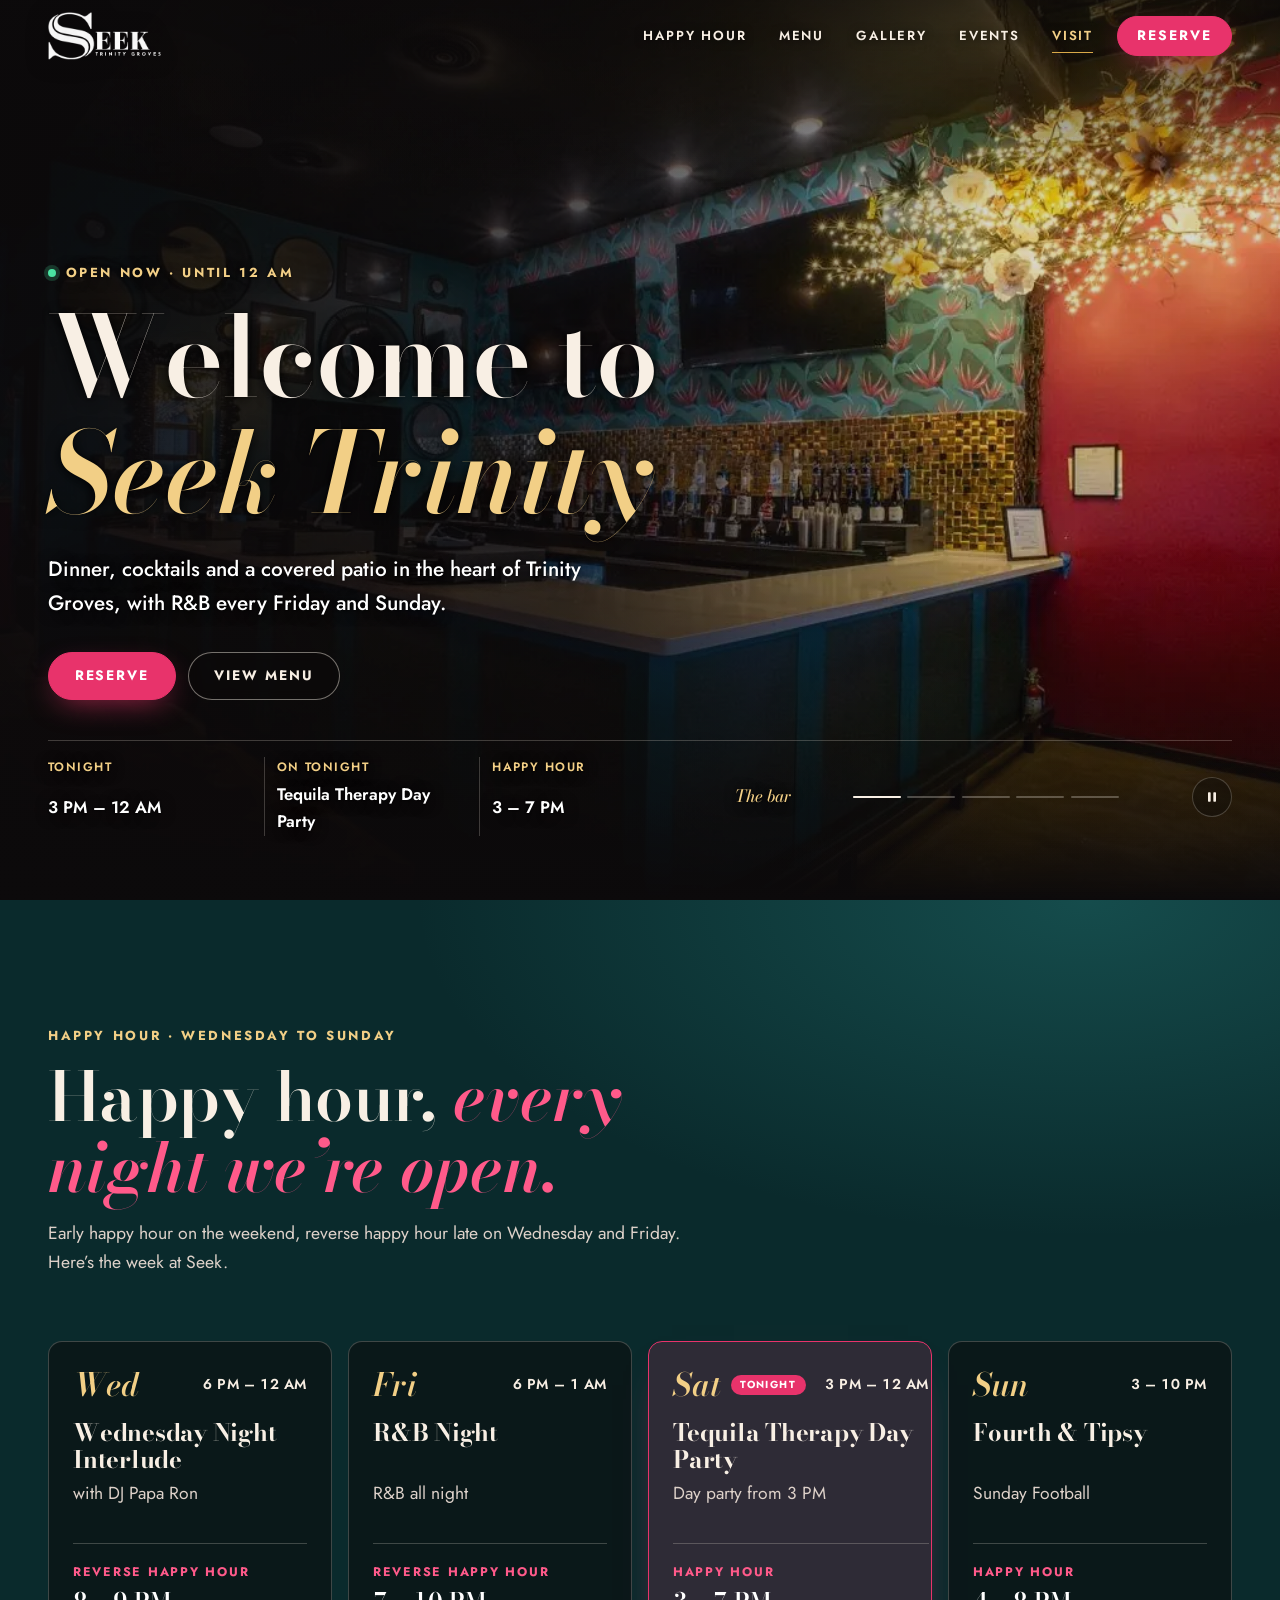
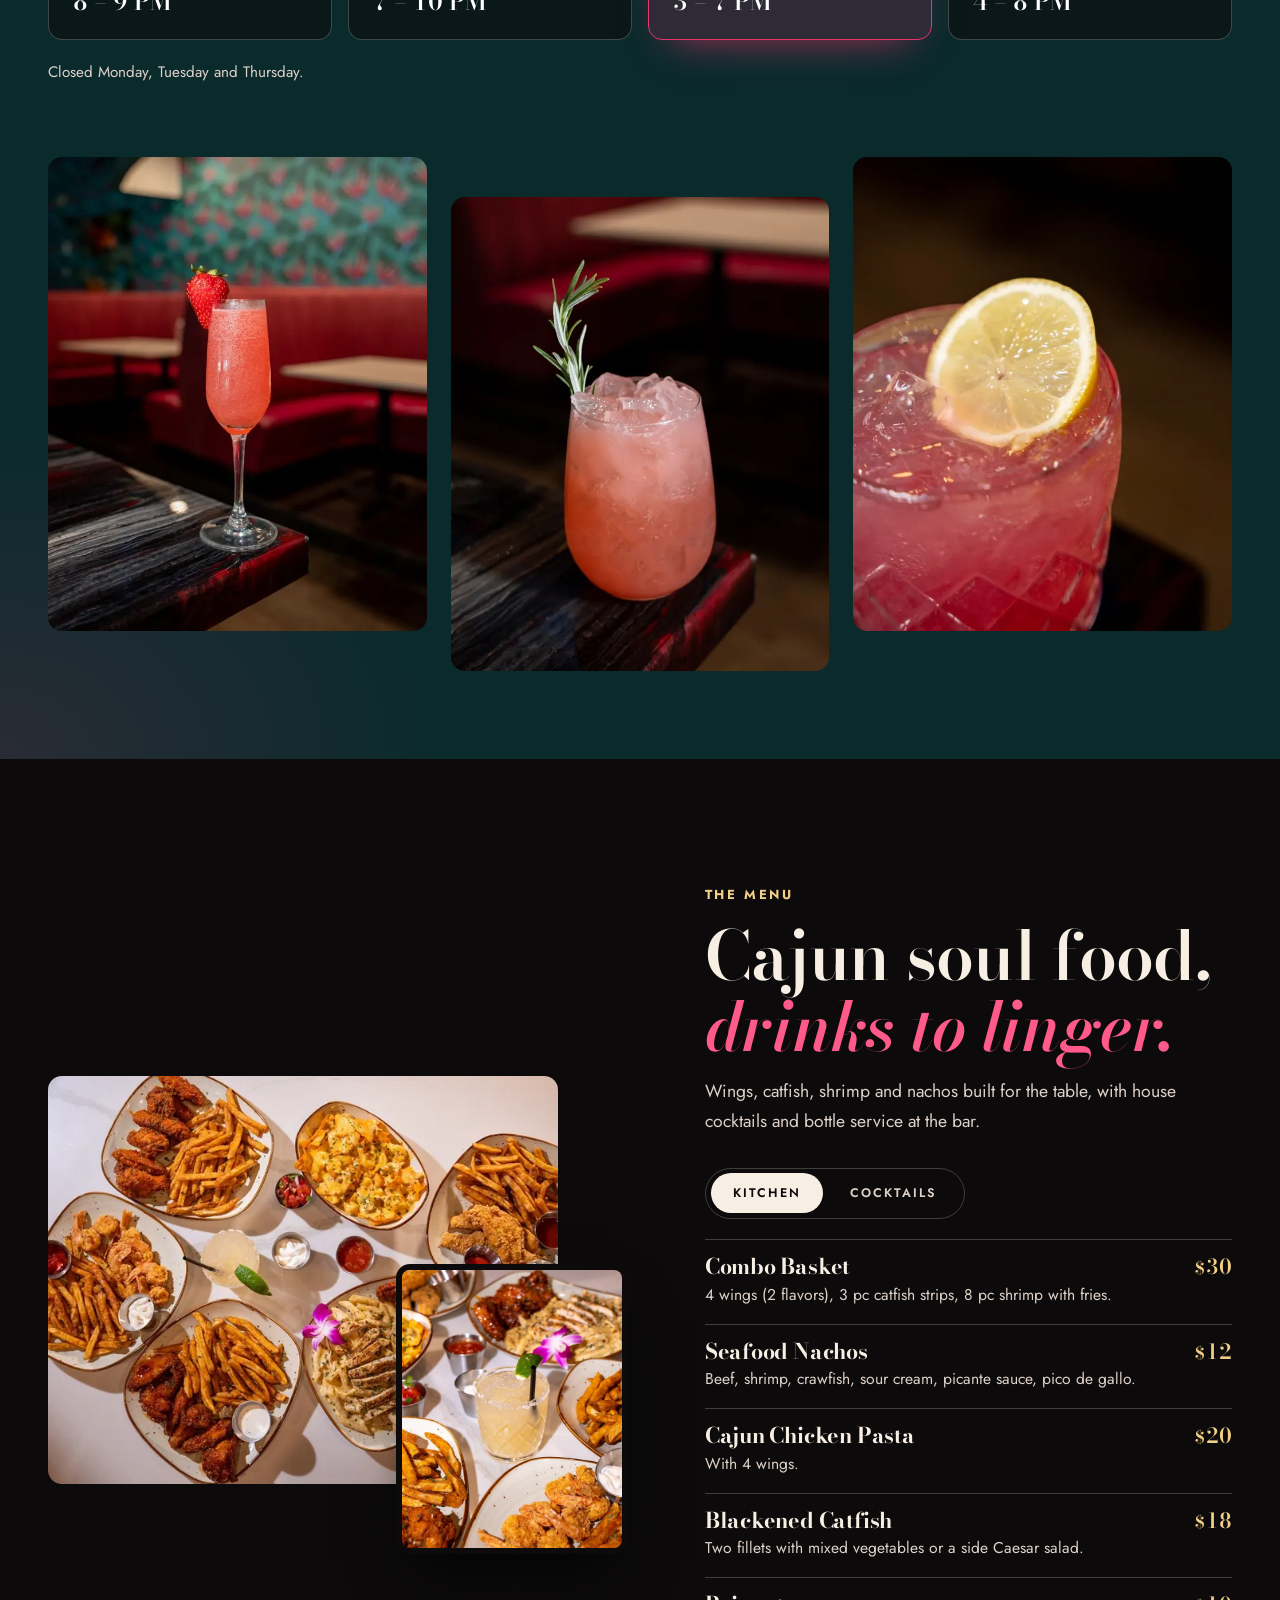
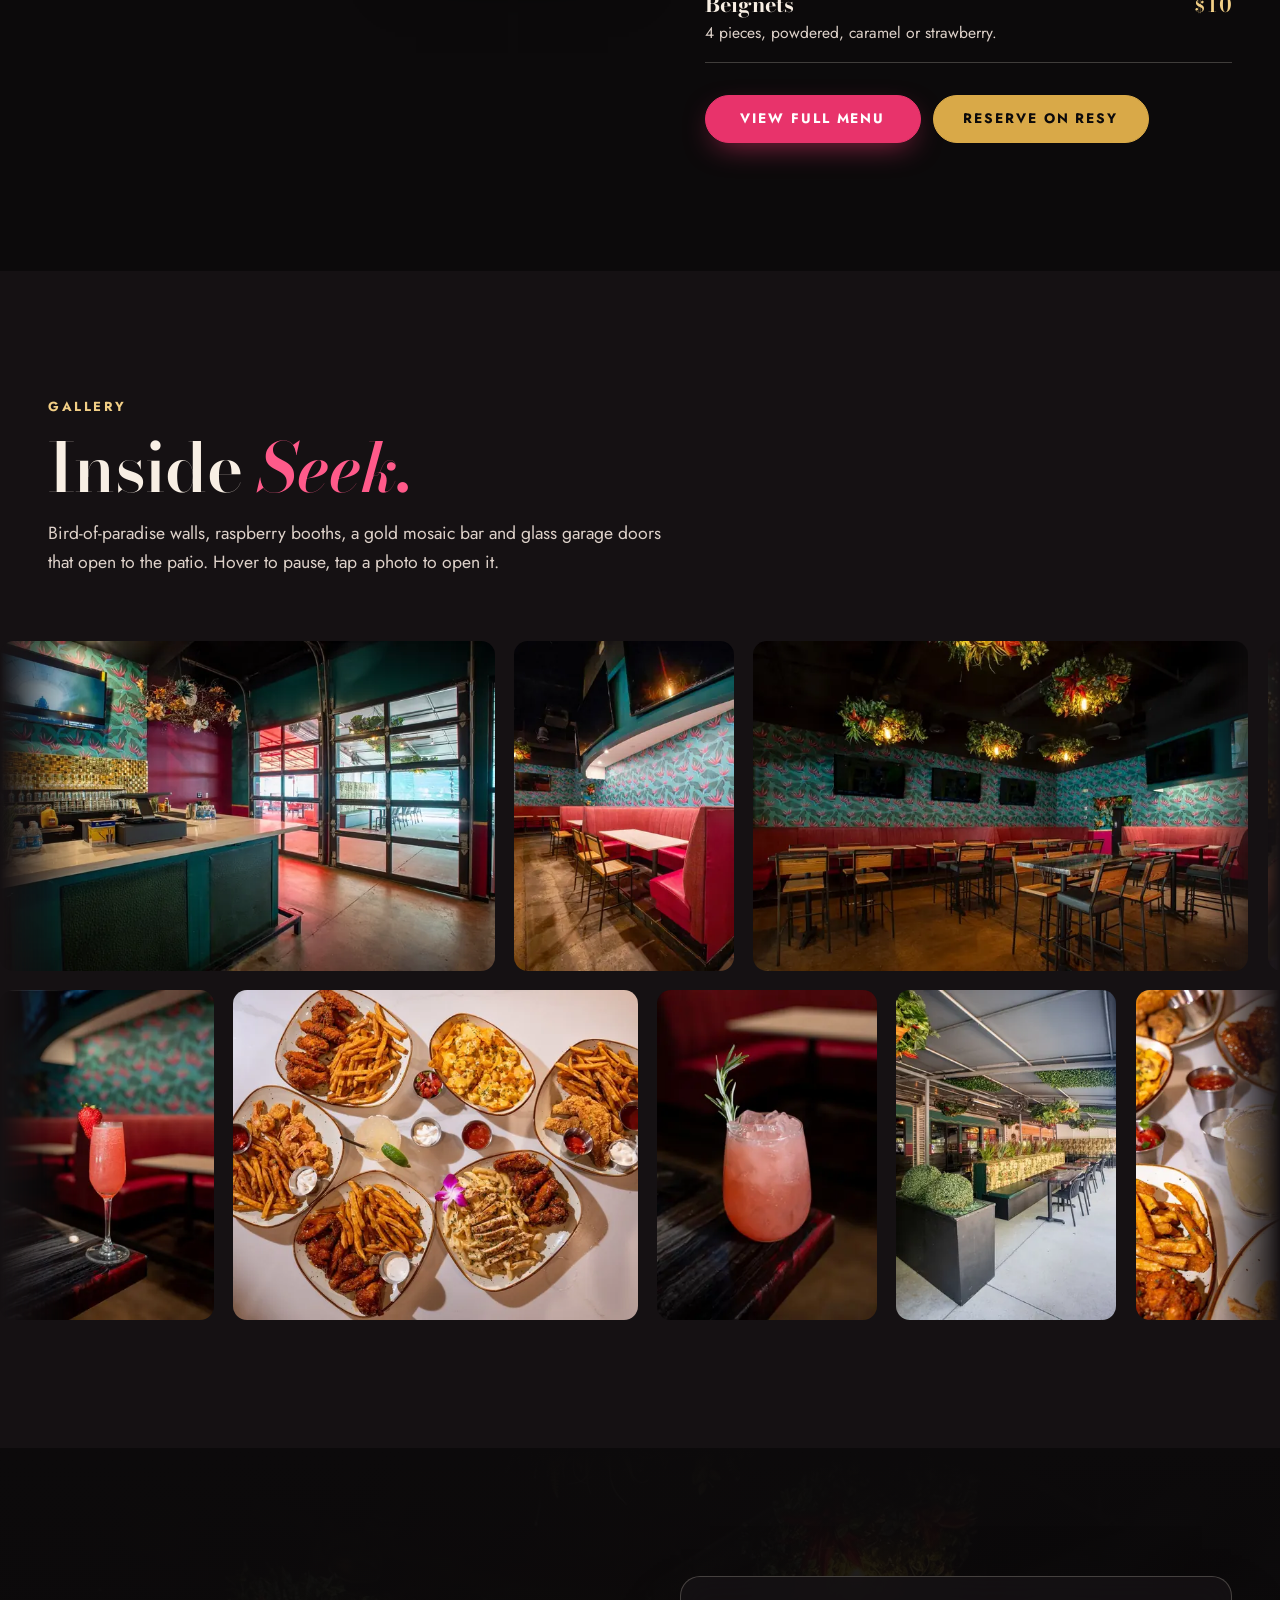
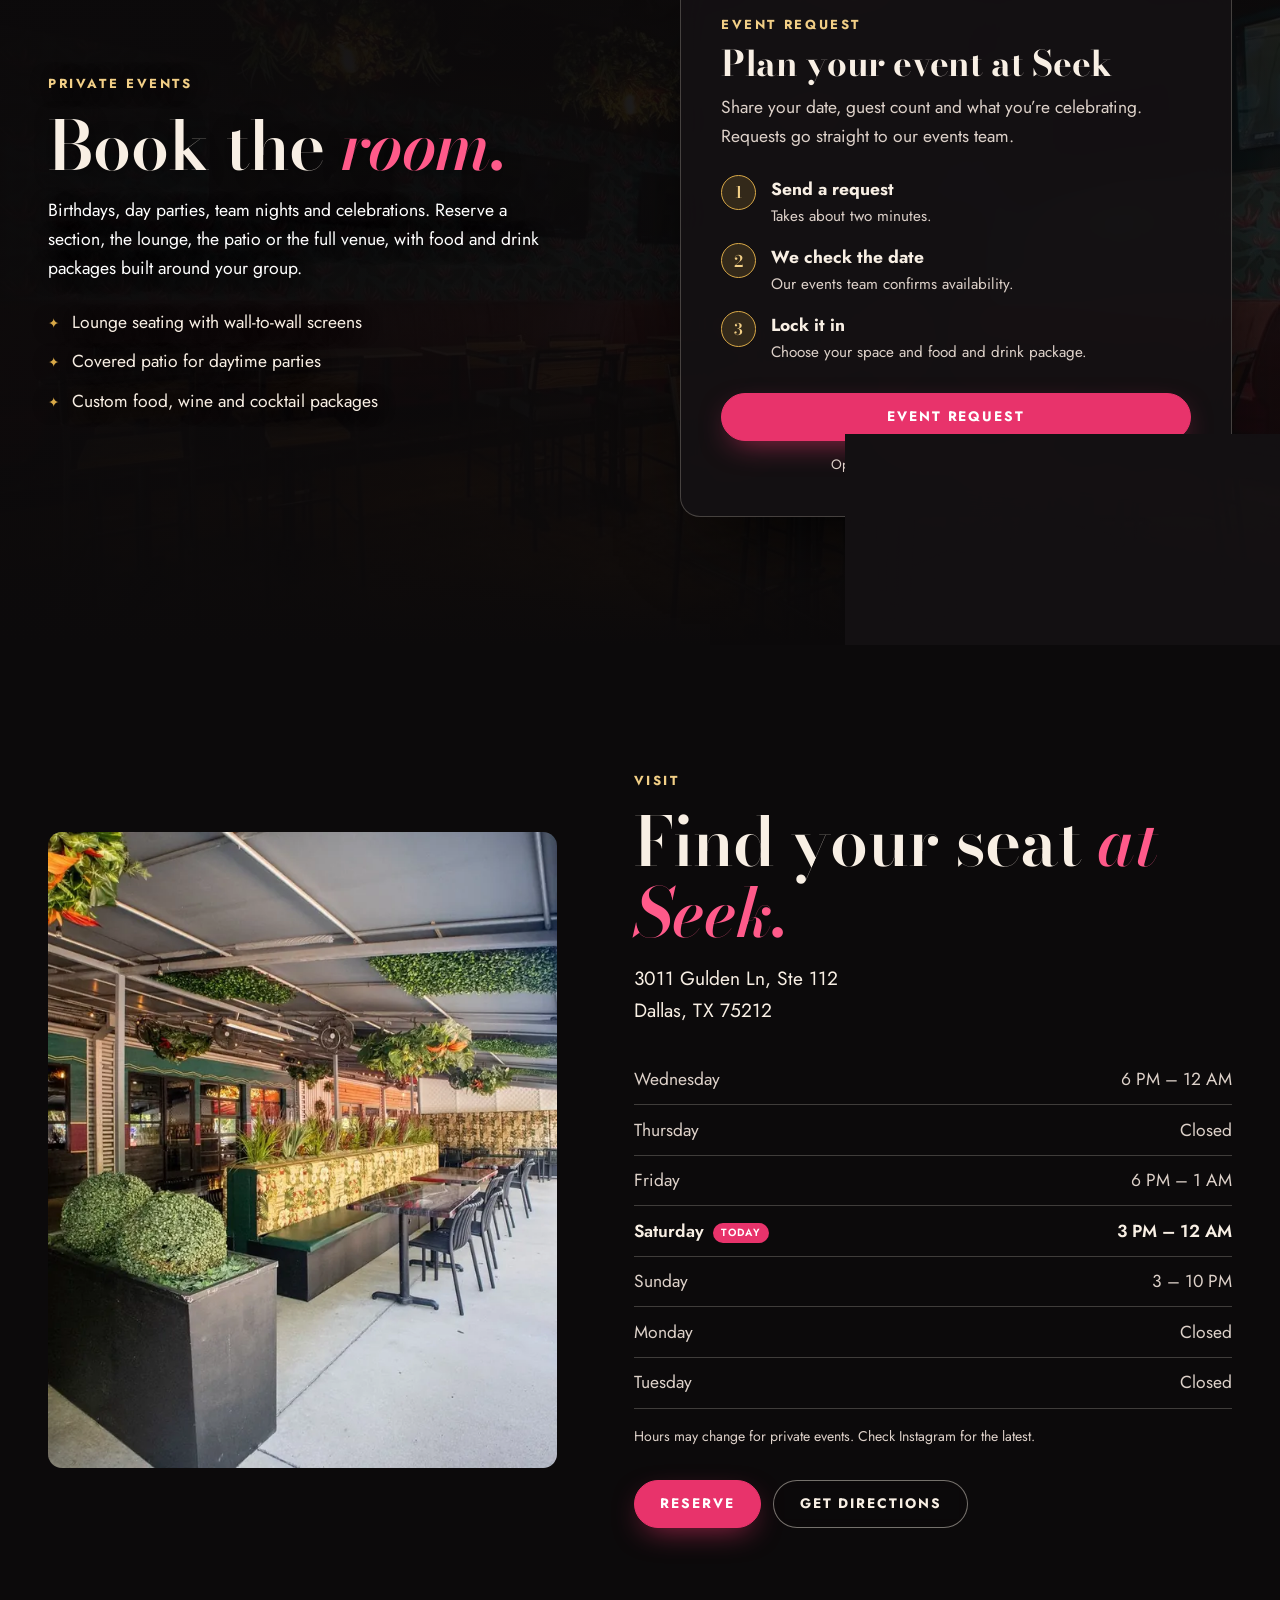
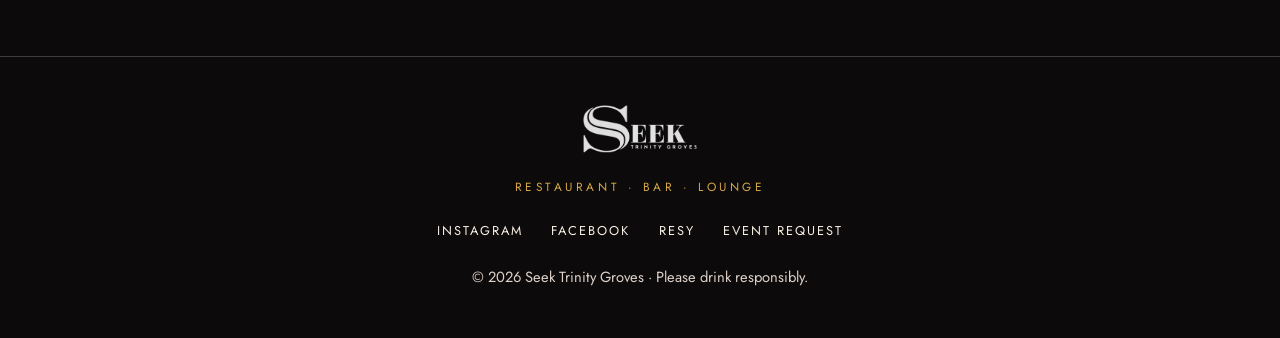
==== seek-trinity-groves 3/index.html @ c08ee6aa "Add files via upload" ====
<!doctype html>
<html lang="en">
<head>
<meta charset="utf-8">
<meta name="viewport" content="width=device-width, initial-scale=1, viewport-fit=cover">
  <title>Seek Trinity Groves</title>
  <meta name="description" content="Seek is a Cajun soul food restaurant, bar and lounge at Trinity Groves in Dallas. Wednesday Night Interlude with DJ Papa Ron, R&amp;B Night Fridays, Tequila Therapy Day Party Saturdays and Fourth &amp; Tipsy Sunday Football, with happy hour every night we are open.">
  <meta name="theme-color" content="#0c0a0b">
  <link rel="icon" href="img/logo.png" type="image/png">

  <meta property="og:type" content="website">
  <meta property="og:title" content="Seek Trinity Groves | Restaurant, Bar &amp; Lounge">
  <meta property="og:description" content="Cajun soul food, cocktails and a covered patio at Trinity Groves in Dallas. Open Wednesday through Sunday with happy hour every night we are open.">
  <meta property="og:image" content="img/og.jpg">
  <meta name="twitter:card" content="summary_large_image">

  <link rel="preconnect" href="https://fonts.googleapis.com">
  <link rel="preconnect" href="https://fonts.gstatic.com" crossorigin>
  <link rel="stylesheet" href="https://fonts.googleapis.com/css2?family=Bodoni+Moda:ital,opsz,wght@0,6..96,500;0,6..96,600;0,6..96,700;1,6..96,500;1,6..96,600&family=Jost:wght@400;500;600;700&display=swap">
  <link rel="preload" as="image" href="img/hero-wide-1280.webp" media="(min-width: 760px)">
  <link rel="preload" as="image" href="img/hero-tall-853.webp" media="(max-width: 759px)">
  <link rel="stylesheet" href="style.css">

  <script type="application/ld+json">
  {
    "@context": "https://schema.org",
    "@type": "Restaurant",
    "name": "Seek Trinity Groves",
    "description": "Restaurant, bar and lounge at Trinity Groves in Dallas.",
    "image": "img/og.jpg",
    "address": {"@type": "PostalAddress", "streetAddress": "3011 Gulden Ln, Ste 112", "addressLocality": "Dallas", "addressRegion": "TX", "postalCode": "75212", "addressCountry": "US"},
    "acceptsReservations": "https://resy.com/cities/dallas-fort-worth-tx/venues/seek-trinity-groves",
    "sameAs": ["https://www.instagram.com/seek.trinity/", "https://www.facebook.com/profile.php?id=61593301493439"],
    "openingHoursSpecification": [
      {"@type": "OpeningHoursSpecification", "dayOfWeek": "Wednesday", "opens": "18:00", "closes": "23:59"},
      {"@type": "OpeningHoursSpecification", "dayOfWeek": "Friday", "opens": "18:00", "closes": "01:00"},
      {"@type": "OpeningHoursSpecification", "dayOfWeek": "Saturday", "opens": "15:00", "closes": "23:59"},
      {"@type": "OpeningHoursSpecification", "dayOfWeek": "Sunday", "opens": "15:00", "closes": "22:00"}
    ],
    "hasMenu": "img/menu-food.webp"
  }
  </script>
</head>
<body>
  <a class="skip" href="#main">Skip to content</a>

  <header class="site-header" id="top">
    <div class="bar">
      <a class="brand" href="#top" aria-label="Seek Trinity Groves, back to top">
        <img src="img/logo.png" width="307" height="130" alt="Seek Trinity Groves">
      </a>
      <nav class="nav" aria-label="Sections">
        <a href="#happy-hour">Happy Hour</a>
        <a href="#menu">Menu</a>
        <a href="#gallery">Gallery</a>
        <a href="#events">Events</a>
        <a href="#visit">Visit</a>
      </nav>
      <a class="btn btn-pink btn-sm header-cta" href="https://resy.com/cities/dallas-fort-worth-tx/venues/seek-trinity-groves" target="_blank" rel="noopener">Reserve</a>
      <button class="menu-toggle" type="button" aria-expanded="false" aria-controls="mobileNav" aria-label="Open menu">
        <span></span><span></span>
      </button>
    </div>
    <nav class="mobile-nav" id="mobileNav" aria-label="Sections" hidden>
      <a href="#happy-hour">Happy Hour</a>
      <a href="#menu">Menu</a>
      <a href="#gallery">Gallery</a>
      <a href="#events">Book an Event</a>
      <a href="#visit">Hours &amp; Location</a>
    </nav>
  </header>

  <main id="main">
    <!-- 1. HERO SLIDESHOW + RESERVE -->
    <section class="hero" aria-labelledby="heroTitle" aria-roledescription="carousel">
      <div class="slides" id="heroSlides" aria-live="off">
        <figure class="slide is-active" data-caption="The bar">
          <picture>
            <source media="(min-width: 760px)" srcset="img/hero-wide-640.webp 640w, img/hero-wide-1280.webp 1280w" sizes="100vw">
            <img src="img/hero-tall-853.webp" srcset="img/hero-tall-640.webp 640w, img/hero-tall-853.webp 853w" sizes="100vw" width="853" height="1050" alt="The Seek bar under a glowing floral light installation" fetchpriority="high">
          </picture>
        </figure>
        <figure class="slide" data-caption="The lounge">
          <picture>
            <source media="(min-width: 760px)" srcset="img/hero-s2-wide-640.webp 640w, img/hero-s2-wide-1280.webp 1280w" sizes="100vw">
            <img src="img/hero-s2-tall-853.webp" srcset="img/hero-s2-tall-640.webp 640w, img/hero-s2-tall-853.webp 853w" sizes="100vw" width="853" height="1050" loading="lazy" alt="Lounge with pink banquettes, tropical wallpaper and hanging greenery lights">
          </picture>
        </figure>
        <figure class="slide" data-caption="The kitchen">
          <picture>
            <source media="(min-width: 760px)" srcset="img/hero-s3-wide-640.webp 640w, img/hero-s3-wide-1280.webp 1280w" sizes="100vw">
            <img src="img/hero-s3-tall-1024.webp" srcset="img/hero-s3-tall-640.webp 640w, img/hero-s3-tall-1024.webp 1024w" sizes="100vw" width="1024" height="1260" loading="lazy" alt="A spread of wings, fried shrimp, catfish, pasta and fries with a margarita">
          </picture>
        </figure>
        <figure class="slide" data-caption="The patio">
          <picture>
            <source media="(min-width: 760px)" srcset="img/hero-s4-wide-640.webp 640w, img/hero-s4-wide-1280.webp 1280w" sizes="100vw">
            <img src="img/hero-s4-tall-853.webp" srcset="img/hero-s4-tall-640.webp 640w, img/hero-s4-tall-853.webp 853w" sizes="100vw" width="853" height="1050" loading="lazy" alt="Covered patio with marble tables, a floral banquette and hanging plants">
          </picture>
        </figure>
        <figure class="slide" data-caption="Cocktails">
          <picture>
            <source media="(min-width: 760px)" srcset="img/hero-s5-wide-640.webp 640w, img/hero-s5-wide-1280.webp 1280w" sizes="100vw">
            <img src="img/hero-s5-tall-830.webp" srcset="img/hero-s5-tall-640.webp 640w, img/hero-s5-tall-830.webp 830w" sizes="100vw" width="830" height="1022" loading="lazy" alt="Frozen strawberry cocktail in a flute with a fresh strawberry">
          </picture>
        </figure>
      </div>

      <div class="hero-inner">
        <p class="eyebrow"><span class="status" id="openStatus">Trinity Groves &middot; Dallas</span></p>
        <h1 id="heroTitle"><span>Welcome to</span> <em>Seek Trinity</em></h1>
        <p class="lede">Dinner, cocktails and a covered patio in the heart of Trinity Groves, with R&amp;B every Friday and Sunday.</p>
        <div class="actions">
          <a class="btn btn-pink" href="https://resy.com/cities/dallas-fort-worth-tx/venues/seek-trinity-groves" target="_blank" rel="noopener">Reserve</a>
          <a class="btn btn-ghost" href="#menu" data-menu-open="food">View menu</a>
        </div>
      </div>

      <div class="hero-foot">
        <ul class="hero-facts" aria-label="At a glance">
          <li><span>Tonight</span><strong id="todayHours">See hours</strong></li>
          <li><span>On tonight</span><strong id="todayEvent">See the lineup</strong></li>
          <li><span>Happy hour</span><strong id="todayHH">See times</strong></li>
        </ul>
        <div class="slide-controls" role="group" aria-label="Slideshow controls">
          <span class="slide-caption" id="slideCaption" aria-live="polite">The bar</span>
          <div class="dots" id="slideDots"></div>
          <button class="slide-btn" type="button" id="slidePause" aria-label="Pause slideshow" aria-pressed="false">
            <svg viewBox="0 0 24 24" aria-hidden="true" class="ico-pause"><rect x="6" y="5" width="4" height="14" rx="1"/><rect x="14" y="5" width="4" height="14" rx="1"/></svg>
            <svg viewBox="0 0 24 24" aria-hidden="true" class="ico-play"><path d="M8 5.5v13l11-6.5z"/></svg>
          </button>
        </div>
      </div>
    </section>

    <!-- 2. HAPPY HOUR + WEEKLY NIGHTS -->
    <section class="happy" id="happy-hour" aria-labelledby="hhTitle">
      <div class="wrap">
        <div class="section-head reveal">
          <p class="eyebrow">Happy hour &middot; Wednesday to Sunday</p>
          <h2 id="hhTitle">Happy hour, <em>every night we&rsquo;re open.</em></h2>
          <p>Early happy hour on the weekend, reverse happy hour late on Wednesday and Friday. Here&rsquo;s the week at Seek.</p>
        </div>

        <ul class="week" id="nights">
          <li class="reveal" data-day="3">
            <div class="wk-top"><span class="day">Wed</span><span class="open">6 PM &ndash; 12 AM</span></div>
            <h3>Wednesday Night Interlude</h3>
            <p class="with">with DJ Papa Ron</p>
            <p class="hh"><span>Reverse happy hour</span><strong>8 &ndash; 9 PM</strong></p>
          </li>
          <li class="reveal" data-day="5">
            <div class="wk-top"><span class="day">Fri</span><span class="open">6 PM &ndash; 1 AM</span></div>
            <h3>R&amp;B Night</h3>
            <p class="with">R&amp;B all night</p>
            <p class="hh"><span>Reverse happy hour</span><strong>7 &ndash; 10 PM</strong></p>
          </li>
          <li class="reveal" data-day="6">
            <div class="wk-top"><span class="day">Sat</span><span class="open">3 PM &ndash; 12 AM</span></div>
            <h3>Tequila Therapy Day Party</h3>
            <p class="with">Day party from 3 PM</p>
            <p class="hh"><span>Happy hour</span><strong>3 &ndash; 7 PM</strong></p>
          </li>
          <li class="reveal" data-day="0">
            <div class="wk-top"><span class="day">Sun</span><span class="open">3 &ndash; 10 PM</span></div>
            <h3>Fourth &amp; Tipsy</h3>
            <p class="with">Sunday Football</p>
            <p class="hh"><span>Happy hour</span><strong>4 &ndash; 8 PM</strong></p>
          </li>
        </ul>
        <p class="closed-note reveal">Closed Monday, Tuesday and Thursday.</p>

        <div class="drinks">
          <figure class="drink reveal">
            <img src="img/hh-strawberry-640.webp" srcset="img/hh-strawberry-640.webp 640w, img/hh-strawberry-830.webp 830w" sizes="(min-width: 900px) 30vw, 80vw" width="830" height="1037" loading="lazy" alt="Frozen strawberry cocktail in a champagne flute with a fresh strawberry">
          </figure>
          <figure class="drink reveal">
            <img src="img/hh-rosemary-640.webp" srcset="img/hh-rosemary-640.webp 640w, img/hh-rosemary-853.webp 853w" sizes="(min-width: 900px) 30vw, 80vw" width="853" height="1066" loading="lazy" alt="Pink cocktail over crushed ice with a rosemary sprig">
          </figure>
          <figure class="drink reveal">
            <img src="img/hh-lemon-640.webp" srcset="img/hh-lemon-640.webp 640w, img/hh-lemon-853.webp 853w" sizes="(min-width: 900px) 30vw, 80vw" width="853" height="1066" loading="lazy" alt="Close-up of a pink cocktail on ice with a lemon wheel">
          </figure>
        </div>

      </div>
    </section>

    <!-- 3. MENU -->
    <section class="menu" id="menu" aria-labelledby="menuTitle">
      <div class="wrap menu-grid">
        <div class="menu-media reveal">
          <img class="menu-main" src="img/menu-spread-640.webp" srcset="img/menu-spread-640.webp 640w, img/menu-spread-1280.webp 1280w" sizes="(min-width: 900px) 50vw, 100vw" width="1280" height="1024" loading="lazy" alt="Overhead spread of wings and fries, fried shrimp, fried catfish, loaded nachos and chicken pasta with a margarita">
          <img class="menu-inset" src="img/menu-margarita-640.webp" srcset="img/menu-margarita-640.webp 640w, img/menu-margarita-1024.webp 1024w" sizes="(min-width: 900px) 20vw, 40vw" width="1024" height="1280" loading="lazy" alt="Salt-rimmed margarita with lime surrounded by shared plates">
        </div>

        <div class="menu-copy reveal">
          <p class="eyebrow">The menu</p>
          <h2 id="menuTitle">Cajun soul food, <em>drinks to linger.</em></h2>
          <p>Wings, catfish, shrimp and nachos built for the table, with house cocktails and bottle service at the bar.</p>

          <div class="tabs" role="tablist" aria-label="Menu highlights">
            <button role="tab" id="tab-kitchen" aria-selected="true" aria-controls="panel-kitchen">Kitchen</button>
            <button role="tab" id="tab-bar" aria-selected="false" aria-controls="panel-bar" tabindex="-1">Cocktails</button>
          </div>

          <ul class="dishes" role="tabpanel" id="panel-kitchen" aria-labelledby="tab-kitchen">
            <li><div><h3>Combo Basket</h3><p>4 wings (2 flavors), 3 pc catfish strips, 8 pc shrimp with fries.</p></div><span class="price">30</span></li>
            <li><div><h3>Seafood Nachos</h3><p>Beef, shrimp, crawfish, sour cream, picante sauce, pico de gallo.</p></div><span class="price">12</span></li>
            <li><div><h3>Cajun Chicken Pasta</h3><p>With 4 wings.</p></div><span class="price">20</span></li>
            <li><div><h3>Blackened Catfish</h3><p>Two fillets with mixed vegetables or a side Caesar salad.</p></div><span class="price">18</span></li>
            <li><div><h3>Beignets</h3><p>4 pieces, powdered, caramel or strawberry.</p></div><span class="price">10</span></li>
          </ul>
          <ul class="dishes" role="tabpanel" id="panel-bar" aria-labelledby="tab-bar" hidden>
            <li><div><h3>The Seek</h3><p>Tequila blanco, lime, watermelon pucker, strawberry, simple syrup, coconut water.</p></div><span class="price">15</span></li>
            <li><div><h3>Black in the Berry</h3><p>Tequila reposado, lime, simple syrup, vanilla, pineapple, blackberry.</p></div><span class="price">15</span></li>
            <li><div><h3>Love Island</h3><p>Wheatley pink, lime, amaretto, strawberry pur&eacute;e, champagne.</p></div><span class="price">15</span></li>
            <li><div><h3>Big &ldquo;D&rdquo;</h3><p>Branson cognac, lime, simple syrup, cranberry, raspberry, club soda.</p></div><span class="price">15</span></li>
            <li><div><h3>Cadillac</h3><p>Tequila blanco, lime, simple syrup, Grand Marnier, angostura, orange juice.</p></div><span class="price">18</span></li>
          </ul>

          <div class="actions menu-actions">
            <button class="btn btn-pink" type="button" data-menu-open="food" aria-haspopup="dialog">View full menu</button>
            <a class="btn btn-gold" href="https://resy.com/cities/dallas-fort-worth-tx/venues/seek-trinity-groves" target="_blank" rel="noopener">Reserve on Resy</a>
          </div>
        </div>
      </div>
    </section>

    <!-- MENU VIEWER -->
    <dialog class="menu-dialog" id="menuDialog" aria-labelledby="menuDialogTitle">
      <div class="md-head">
        <h2 id="menuDialogTitle" class="md-title">Food menu</h2>
        <div class="md-switch" role="group" aria-label="Choose a menu">
          <button type="button" data-menu="food" aria-pressed="true">Food</button>
          <button type="button" data-menu="drinks" aria-pressed="false">Drinks</button>
        </div>
        <button class="md-close" type="button" aria-label="Close menu">&times;</button>
      </div>
      <div class="md-body" id="mdBody">
        <img id="mdImg" src="img/menu-food.webp" width="1402" height="1122" alt="Seek Trinity Groves food menu: appetizers, entr&eacute;es, sides, combo baskets, nachos, desserts and healthy choices with prices">
      </div>
      <div class="md-foot">
        <span class="md-hint" id="mdHint">Tap the menu to zoom</span>
        <a class="md-full" id="mdFull" href="img/menu-food.webp" target="_blank" rel="noopener">Open full size</a>
        <a class="btn btn-pink btn-sm" href="https://resy.com/cities/dallas-fort-worth-tx/venues/seek-trinity-groves" target="_blank" rel="noopener">Reserve</a>
      </div>
    </dialog>

    <!-- 4. GALLERY: two rows scrolling in opposite directions -->
    <section class="gallery" id="gallery" aria-labelledby="galTitle">
      <div class="wrap">
        <div class="section-head reveal">
          <p class="eyebrow">Gallery</p>
          <h2 id="galTitle">Inside <em>Seek.</em></h2>
          <p>Bird-of-paradise walls, raspberry booths, a gold mosaic bar and glass garage doors that open to the patio. Hover to pause, tap a photo to open it.</p>
        </div>
      </div>
      <div class="marquee" data-gallery>
        <div class="marquee-row">
          <div class="track">
            <button class="tile" type="button" data-full="img/m-garage-full.webp"><img src="img/m-garage.webp" width="720" height="480" loading="lazy" alt="Bar corner with gold mosaic shelving and glass garage doors open to the patio"></button>
            <button class="tile" type="button" data-full="img/m-booths-full.webp"><img src="img/m-booths.webp" width="320" height="480" loading="lazy" alt="Raspberry pink booths against tropical wallpaper"></button>
            <button class="tile" type="button" data-full="img/m-lounge-full.webp"><img src="img/m-lounge.webp" width="720" height="480" loading="lazy" alt="The lounge with pink banquettes, screens and greenery lights"></button>
            <button class="tile" type="button" data-full="img/m-toast-full.webp"><img src="img/m-toast.webp" width="320" height="480" loading="lazy" alt="Two guests toasting wine under the Seek neon sign"></button>
            <button class="tile" type="button" data-full="img/m-chandelier-full.webp"><img src="img/m-chandelier.webp" width="720" height="480" loading="lazy" alt="Teal bar with round mirrors and the glowing floral light installation"></button>
            <button class="tile" type="button" data-full="img/m-banquette-full.webp"><img src="img/m-banquette.webp" width="320" height="480" loading="lazy" alt="Patio banquette with red marble tables and hanging plants"></button>
            <button class="tile" type="button" data-full="img/m-patio-doors-full.webp"><img src="img/m-patio-doors.webp" width="720" height="480" loading="lazy" alt="Bar beside glass garage doors looking out to the patio"></button>
          </div>
        </div>
        <div class="marquee-row reverse">
          <div class="track">
            <button class="tile" type="button" data-full="img/m-strawberry-full.webp"><img src="img/m-strawberry.webp" width="311" height="480" loading="lazy" alt="Frozen strawberry cocktail in a flute"></button>
            <button class="tile" type="button" data-full="img/m-spread-full.webp"><img src="img/m-spread.webp" width="589" height="480" loading="lazy" alt="Overhead spread of shared plates and a margarita"></button>
            <button class="tile" type="button" data-full="img/m-rosemary-full.webp"><img src="img/m-rosemary.webp" width="320" height="480" loading="lazy" alt="Pink cocktail with a rosemary sprig"></button>
            <button class="tile" type="button" data-full="img/m-patio-full.webp"><img src="img/m-patio.webp" width="320" height="480" loading="lazy" alt="Covered patio seating with planters and greenery"></button>
            <button class="tile" type="button" data-full="img/m-margarita-full.webp"><img src="img/m-margarita.webp" width="384" height="480" loading="lazy" alt="Salt-rimmed margarita among shared plates"></button>
            <button class="tile" type="button" data-full="img/m-flowers-full.webp"><img src="img/m-flowers.webp" width="320" height="480" loading="lazy" alt="Floral light installation glowing above the bar"></button>
            <button class="tile" type="button" data-full="img/m-lemon-full.webp"><img src="img/m-lemon.webp" width="320" height="480" loading="lazy" alt="Pink cocktail with a lemon wheel"></button>
          </div>
        </div>
      </div>
      <dialog class="lightbox" id="lightbox" aria-label="Photo viewer">
        <img alt="">
        <button class="lb-close" type="button" aria-label="Close">&times;</button>
        <button class="lb-prev" type="button" aria-label="Previous photo">&#8249;</button>
        <button class="lb-next" type="button" aria-label="Next photo">&#8250;</button>
        <p class="lb-count" aria-live="polite"></p>
      </dialog>
    </section>

    <!-- 5. EVENT BOOKING -->
    <section class="events" id="events" aria-labelledby="evTitle">
      <div class="events-bg">
        <img src="img/events-lounge-640.webp" srcset="img/events-lounge-640.webp 640w, img/events-lounge-1280.webp 1280w" sizes="100vw" width="1280" height="853" loading="lazy" alt="">
      </div>
      <div class="wrap events-grid">
        <div class="events-copy reveal">
          <p class="eyebrow">Private events</p>
          <h2 id="evTitle">Book the <em>room.</em></h2>
          <p>Birthdays, day parties, team nights and celebrations. Reserve a section, the lounge, the patio or the full venue, with food and drink packages built around your group.</p>
          <ul class="perks">
            <li>Lounge seating with wall-to-wall screens</li>
            <li>Covered patio for daytime parties</li>
            <li>Custom food, wine and cocktail packages</li>
          </ul>
        </div>

        <div class="event-cta reveal">
          <p class="eyebrow">Event request</p>
          <h3>Plan your event at Seek</h3>
          <p>Share your date, guest count and what you&rsquo;re celebrating. Requests go straight to our events team.</p>
          <ol class="steps">
            <li><strong>Send a request</strong><span>Takes about two minutes.</span></li>
            <li><strong>We check the date</strong><span>Our events team confirms availability.</span></li>
            <li><strong>Lock it in</strong><span>Choose your space and food and drink package.</span></li>
          </ol>
          <a class="btn btn-pink btn-block" href="https://xoxodallas.tripleseat.com/dynamic_party_request/6976" target="_blank" rel="noopener">Event Request</a>
          <p class="cta-note">Opens our event request form in a new tab.</p>
        </div>
      </div>
    </section>

    <!-- VISIT -->
    <section class="visit" id="visit" aria-labelledby="visitTitle">
      <div class="wrap visit-grid">
        <div class="visit-media reveal">
          <img src="img/visit-patio-640.webp" srcset="img/visit-patio-640.webp 640w, img/visit-patio-853.webp 853w" sizes="(min-width: 900px) 40vw, 100vw" width="853" height="1066" loading="lazy" alt="Seek's covered patio with greenery, a floral banquette and marble tables">
        </div>
        <div class="visit-copy reveal">
          <p class="eyebrow">Visit</p>
          <h2 id="visitTitle">Find your seat <em>at Seek.</em></h2>
          <address>3011 Gulden Ln, Ste 112<br>Dallas, TX 75212</address>
          <ul class="hours" id="hoursList">
            <li data-day="3"><span>Wednesday</span><span>6 PM &ndash; 12 AM</span></li>
            <li data-day="4"><span>Thursday</span><span>Closed</span></li>
            <li data-day="5"><span>Friday</span><span>6 PM &ndash; 1 AM</span></li>
            <li data-day="6"><span>Saturday</span><span>3 PM &ndash; 12 AM</span></li>
            <li data-day="0"><span>Sunday</span><span>3 &ndash; 10 PM</span></li>
            <li data-day="1"><span>Monday</span><span>Closed</span></li>
            <li data-day="2"><span>Tuesday</span><span>Closed</span></li>
          </ul>
          <p class="fine">Hours may change for private events. Check Instagram for the latest.</p>
          <div class="actions">
            <a class="btn btn-pink" href="https://resy.com/cities/dallas-fort-worth-tx/venues/seek-trinity-groves" target="_blank" rel="noopener">Reserve</a>
            <a class="btn btn-ghost" href="https://www.google.com/maps/search/?api=1&amp;query=Seek+Trinity+Groves+3011+Gulden+Ln+Ste+112+Dallas+TX+75212" target="_blank" rel="noopener">Get directions</a>
          </div>
        </div>
      </div>
    </section>
  </main>

  <footer class="site-footer">
    <div class="wrap foot">
      <img src="img/logo.png" width="307" height="130" alt="Seek Trinity Groves" loading="lazy">
      <p class="foot-tag">Restaurant &middot; Bar &middot; Lounge</p>
      <nav aria-label="Social and links">
        <a href="https://www.instagram.com/seek.trinity/" target="_blank" rel="noopener">Instagram</a>
        <a href="https://www.facebook.com/profile.php?id=61593301493439" target="_blank" rel="noopener">Facebook</a>
        <a href="https://resy.com/cities/dallas-fort-worth-tx/venues/seek-trinity-groves" target="_blank" rel="noopener">Resy</a>
        <a href="https://xoxodallas.tripleseat.com/dynamic_party_request/6976" target="_blank" rel="noopener">Event request</a>
      </nav>
      <p>&copy; <span id="year">2026</span> Seek Trinity Groves &middot; Please drink responsibly.</p>
    </div>
  </footer>

  <!-- Mobile action bar -->
  <nav class="action-bar" aria-label="Quick actions">
    <a href="https://resy.com/cities/dallas-fort-worth-tx/venues/seek-trinity-groves" target="_blank" rel="noopener" class="primary">Reserve</a>
    <a href="#menu" data-menu-open="food">Menu</a>
    <a href="#events">Events</a>
    <a href="https://www.google.com/maps/search/?api=1&amp;query=Seek+Trinity+Groves+3011+Gulden+Ln+Ste+112+Dallas+TX+75212" target="_blank" rel="noopener">Directions</a>
  </nav>

  <script src="script.js" defer></script>
</body>
</html>
---- seek-trinity-groves 3/style.css ----
/* Seek Trinity Groves
   Palette taken from the room: bird-of-paradise teal, raspberry wall, pink booths, gold mosaic. */
:root {
  --ink: #0c0a0b;
  --ink-2: #151113;
  --teal: #134e4f;
  --teal-deep: #0a2a2c;
  --teal-glow: #2a8c88;
  --raspberry: #8e1730;
  --pink: #e8336b;
  --pink-hi: #ff5a8a;
  --gold: #d9a948;
  --gold-hi: #f2cf86;
  --ivory: #f8efe4;
  --muted: #ddd1c9;
  --line: rgba(248, 239, 228, 0.22);

  --serif: "Bodoni Moda", "Didot", Georgia, serif;
  --sans: "Jost", system-ui, -apple-system, "Segoe UI", sans-serif;

  --max: 76rem;
  --gutter: clamp(1rem, 5vw, 3rem);
  --radius: 14px;
  --ease: cubic-bezier(.2, .7, .2, 1);
  color-scheme: dark;
}

*, *::before, *::after { box-sizing: border-box; }
html { scroll-behavior: smooth; scroll-padding-top: 5rem; -webkit-text-size-adjust: 100%; }
body {
  margin: 0;
  background: var(--ink);
  color: var(--ivory);
  font: 400 1.0625rem/1.65 var(--sans);
  -webkit-font-smoothing: antialiased;
  overflow-x: hidden;
}
img { display: block; max-width: 100%; height: auto; }
a { color: var(--gold-hi); text-underline-offset: .2em; }
:focus-visible { outline: 2px solid var(--gold-hi); outline-offset: 3px; border-radius: 4px; }
h1, h2, h3 { margin: 0; font-family: var(--serif); font-weight: 600; line-height: 1.04; letter-spacing: -0.01em; }
h2 { font-size: clamp(2.4rem, 6vw, 4.25rem); margin-bottom: 1rem; }
h3 { font-size: 1.3rem; }
h1 em, h2 em { font-style: italic; color: var(--pink-hi); }
p { margin: 0 0 1rem; }
.wrap { width: min(100% - 2 * var(--gutter), var(--max)); margin-inline: auto; }

.skip { position: absolute; left: 1rem; top: -3rem; z-index: 100; background: var(--gold); color: var(--ink); padding: .5rem 1rem; border-radius: 6px; }
.skip:focus { top: 1rem; }

.eyebrow {
  font: 700 .82rem/1.2 var(--sans);
  letter-spacing: .2em;
  text-transform: uppercase;
  color: var(--gold-hi);
  margin-bottom: 1.1rem;
}

/* Buttons */
.btn {
  --bg: transparent; --fg: var(--ivory); --bd: var(--line);
  display: inline-flex; align-items: center; justify-content: center; gap: .5rem;
  min-height: 3rem; padding: .8rem 1.6rem;
  border: 1px solid var(--bd); border-radius: 999px;
  background: var(--bg); color: var(--fg);
  font: 600 .82rem/1 var(--sans); letter-spacing: .14em; text-transform: uppercase; text-decoration: none;
  cursor: pointer;
  transition: transform .25s var(--ease), background-color .25s, box-shadow .25s, border-color .25s;
}
.btn:hover { transform: translateY(-2px); }
.btn-pink { --bg: var(--pink); --bd: var(--pink); --fg: #fff; box-shadow: 0 10px 30px -10px rgba(232, 51, 107, .7); }
.btn-pink:hover { --bg: var(--pink-hi); --bd: var(--pink-hi); }
.btn-gold { --bg: var(--gold); --bd: var(--gold); --fg: var(--ink); }
.btn-gold:hover { --bg: var(--gold-hi); --bd: var(--gold-hi); }
.btn-ghost { --bg: rgba(12, 10, 11, .35); --bd: rgba(248, 239, 228, .45); backdrop-filter: blur(6px); }
.btn-ghost:hover { --bd: var(--ivory); }
.btn-sm { min-height: 2.5rem; padding: .6rem 1.2rem; }
.btn-block { width: 100%; }
.actions { display: flex; flex-wrap: wrap; gap: .75rem; }

/* Header */
.site-header {
  position: fixed; inset: 0 0 auto; z-index: 50;
  transition: background-color .35s, box-shadow .35s, backdrop-filter .35s;
}
.site-header.scrolled {
  background: rgba(12, 10, 11, .82);
  backdrop-filter: blur(14px) saturate(1.3);
  box-shadow: 0 1px 0 var(--line);
}
.bar {
  display: flex; align-items: center; gap: 1.5rem;
  width: min(100% - 2 * var(--gutter), var(--max)); margin-inline: auto;
  height: 4.5rem;
}
.brand img { width: auto; height: 2.6rem; filter: drop-shadow(0 2px 10px rgba(0,0,0,.5)); }
.nav { display: none; margin-left: auto; gap: 2rem; }
.nav a {
  position: relative; color: var(--ivory); text-decoration: none;
  font-size: .82rem; font-weight: 500; letter-spacing: .14em; text-transform: uppercase;
  padding-block: .4rem;
}
.nav a::after {
  content: ""; position: absolute; left: 0; right: 0; bottom: 0; height: 1px;
  background: var(--gold); transform: scaleX(0); transform-origin: left; transition: transform .3s var(--ease);
}
.nav a:hover::after, .nav a[aria-current="true"]::after { transform: scaleX(1); }
.nav a[aria-current="true"] { color: var(--gold-hi); }
.header-cta { display: none; }

.menu-toggle {
  margin-left: auto; width: 2.75rem; height: 2.75rem;
  display: grid; place-content: center; gap: 6px;
  background: rgba(12, 10, 11, .4); border: 1px solid var(--line); border-radius: 50%;
  cursor: pointer;
}
.menu-toggle span { display: block; width: 18px; height: 1.5px; background: var(--ivory); transition: transform .3s var(--ease); }
.menu-toggle[aria-expanded="true"] span:first-child { transform: translateY(3.75px) rotate(45deg); }
.menu-toggle[aria-expanded="true"] span:last-child { transform: translateY(-3.75px) rotate(-45deg); }

.mobile-nav {
  display: flex; flex-direction: column;
  padding: .5rem var(--gutter) 1.5rem;
  background: rgba(12, 10, 11, .96); backdrop-filter: blur(14px);
  border-bottom: 1px solid var(--line);
}
.mobile-nav[hidden] { display: none; }
.mobile-nav a {
  color: var(--ivory); text-decoration: none;
  font: 500 1.6rem/1 var(--serif);
  padding: .9rem 0; border-bottom: 1px solid var(--line);
}

@media (min-width: 960px) {
  .nav, .header-cta { display: flex; }
  .menu-toggle, .mobile-nav { display: none !important; }
  .brand img { height: 3rem; }
}

/* Hero */
.hero {
  position: relative; isolation: isolate;
  min-height: 100svh;
  display: grid; align-content: end;
  padding: 7rem var(--gutter) 6.5rem;
  overflow: hidden;
}
.slides { position: absolute; inset: 0; z-index: -2; margin: 0; }
.slide { position: absolute; inset: 0; margin: 0; opacity: 0; transition: opacity 1.6s var(--ease); }
.slide.is-active { opacity: 1; }
.slide picture, .slide img { width: 100%; height: 100%; }
.slide img { object-fit: cover; object-position: 50% 0%; transform: scale(1.06); }
.slide.is-active img { animation: kenburns 9s linear forwards; }
@keyframes kenburns { from { transform: scale(1.1); } to { transform: scale(1.01); } }
.hero::before {
  content: ""; position: absolute; inset: 0; z-index: -1;
  background:
    linear-gradient(180deg, rgba(12,10,11,.55) 0%, rgba(12,10,11,0) 18%),
    linear-gradient(0deg, var(--ink) 8%, rgba(12,10,11,.9) 42%, rgba(12,10,11,.25) 66%, rgba(12,10,11,0) 80%);
}
.hero-inner { width: min(100%, var(--max)); margin-inline: auto; max-width: var(--max); }
.hero h1 { font-size: clamp(3rem, 10vw, 7rem); margin-bottom: 1.25rem; text-shadow: 0 4px 30px rgba(0,0,0,.45); text-wrap: balance; }
.hero h1 span { display: inline-block; }
.hero h1 em { color: var(--gold-hi); }
.lede { font-size: clamp(1.05rem, 2.4vw, 1.3rem); max-width: 34rem; color: #efe3d8; margin-bottom: 2rem; }

.status { display: inline-flex; align-items: center; gap: .6rem; }
.status::before { content: ""; width: .5rem; height: .5rem; border-radius: 50%; background: var(--muted); }
.status.is-open::before { background: #4be3a2; box-shadow: 0 0 0 4px rgba(75, 227, 162, .2); animation: pulse 2s infinite; }
@keyframes pulse { 50% { box-shadow: 0 0 0 8px rgba(75, 227, 162, 0); } }

.hero-foot {
  width: min(100%, var(--max)); margin: 2.5rem auto 0;
  display: grid; gap: 1.25rem;
  border-top: 1px solid var(--line);
  padding-top: 1rem;
}
.hero-facts {
  list-style: none; margin: 0; padding: 0;
  display: grid; grid-template-columns: repeat(3, minmax(0, 1fr));
}
.hero-facts li { padding: 0 .75rem 0 0; display: grid; gap: .2rem; }
.hero-facts li + li { padding-left: .75rem; border-left: 1px solid var(--line); }
.hero-facts span { font-size: .68rem; letter-spacing: .18em; text-transform: uppercase; color: var(--muted); }
.hero-facts strong { font-weight: 500; font-size: clamp(.85rem, 2.4vw, 1.05rem); }

@media (min-width: 760px) {
  .hero { padding-bottom: 4rem; }
  .hero::before {
    background:
      linear-gradient(180deg, rgba(12,10,11,.6) 0%, rgba(12,10,11,0) 20%),
      linear-gradient(90deg, rgba(12,10,11,.88) 0%, rgba(12,10,11,.55) 45%, rgba(12,10,11,0) 75%),
      linear-gradient(0deg, var(--ink) 0%, rgba(12,10,11,0) 35%);
  }
  .slide img { object-position: 50% 45%; }
}

/* Section rhythm */
section { position: relative; }
.happy, .menu, .gallery, .events, .visit { padding-block: clamp(4.5rem, 11vw, 8rem); }
.section-head { max-width: 40rem; margin-bottom: clamp(2.5rem, 6vw, 4rem); }
.section-head p:last-child { color: var(--muted); font-size: 1.1rem; }

/* Happy hour */
.happy {
  background:
    radial-gradient(60rem 30rem at 85% 0%, rgba(42, 140, 136, .35), transparent 70%),
    radial-gradient(40rem 30rem at 0% 100%, rgba(232, 51, 107, .14), transparent 70%),
    var(--teal-deep);
}
.drinks {
  display: grid; grid-auto-flow: column; grid-auto-columns: 78%;
  gap: 1rem; overflow-x: auto; scroll-snap-type: x mandatory;
  margin-inline: calc(-1 * var(--gutter)); padding-inline: var(--gutter); padding-bottom: .5rem;
  scrollbar-width: none;
}
.drinks::-webkit-scrollbar { display: none; }
.drink { margin: 0; scroll-snap-align: center; position: relative; border-radius: var(--radius); overflow: hidden; }
.drink img { width: 100%; aspect-ratio: 4 / 5; object-fit: cover; transition: transform .8s var(--ease); }
.drink:hover img { transform: scale(1.04); }
.drink figcaption {
  position: absolute; inset: auto 0 0; padding: 2.5rem 1.25rem 1.1rem;
  background: linear-gradient(0deg, rgba(10,10,10,.8), transparent);
  font: italic 500 1.35rem/1 var(--serif);
}
@media (min-width: 900px) {
  .drinks { grid-auto-flow: row; grid-template-columns: repeat(3, 1fr); overflow: visible; margin: 0; padding: 0; gap: 1.5rem; }
  .drink:nth-child(2) { transform: translateY(2.5rem); }
}

.nights { list-style: none; margin: clamp(3rem, 7vw, 5.5rem) 0 0; padding: 0; display: grid; gap: 1px; background: var(--line); border-block: 1px solid var(--line); }
.nights li { display: grid; grid-template-columns: 4.5rem 1fr; gap: 1rem; align-items: baseline; padding: 1.5rem 0; background: var(--teal-deep); }
.nights .day { font: italic 500 2rem/1 var(--serif); color: var(--gold); }
.nights h3 { margin-bottom: .35rem; }
.nights p { margin: 0; color: var(--muted); }
@media (min-width: 900px) {
  .nights { grid-template-columns: repeat(3, 1fr); background: none; border: 0; gap: 1.5rem; }
  .nights li { grid-template-columns: 1fr; align-items: start; align-content: start; padding: 1.75rem; border: 1px solid var(--line); border-radius: var(--radius); background: rgba(12, 10, 11, .25); }
}

/* Menu */
.menu { background: var(--ink); }
.menu-grid { display: grid; gap: clamp(2.5rem, 6vw, 5rem); align-items: center; }
.menu-media { position: relative; padding-bottom: 12%; }
.menu-main { width: 88%; border-radius: var(--radius); aspect-ratio: 5 / 4; object-fit: cover; }
.menu-inset {
  position: absolute; right: 0; bottom: 0; width: 40%;
  border-radius: var(--radius); aspect-ratio: 4 / 5; object-fit: cover;
  border: 6px solid var(--ink); box-shadow: 0 30px 60px -20px rgba(0,0,0,.8);
}
.menu-copy > p:not(.eyebrow) { color: var(--muted); font-size: 1.1rem; max-width: 32rem; }
.tabs { display: inline-flex; gap: .25rem; padding: .3rem; margin: 1rem 0 1.25rem; border: 1px solid var(--line); border-radius: 999px; }
.tabs button {
  min-height: 2.5rem; padding: .5rem 1.4rem; border: 0; border-radius: 999px; cursor: pointer;
  background: transparent; color: var(--muted);
  font: 600 .78rem/1 var(--sans); letter-spacing: .16em; text-transform: uppercase;
  transition: background-color .25s, color .25s;
}
.tabs button[aria-selected="true"] { background: var(--ivory); color: var(--ink); }
.dishes { list-style: none; padding: 0; margin: 0 0 2rem; }
.dishes li { display: grid; gap: .2rem; padding: 1rem 0; border-bottom: 1px solid var(--line); }
.dishes li:first-child { border-top: 1px solid var(--line); }
.dishes h3 { font-size: 1.35rem; }
.dishes p { margin: 0; color: var(--muted); font-size: .98rem; }
@media (min-width: 900px) { .menu-grid { grid-template-columns: 1.1fr 1fr; } }

/* Gallery: two rows scrolling in opposite directions, paused on hover or focus */
.gallery { background: var(--ink-2); overflow: hidden; }
.marquee { display: grid; gap: clamp(.75rem, 1.5vw, 1.25rem); }
.marquee-row {
  overflow: hidden;
  -webkit-mask-image: linear-gradient(90deg, transparent, #000 6%, #000 94%, transparent);
          mask-image: linear-gradient(90deg, transparent, #000 6%, #000 94%, transparent);
}
.track { display: flex; width: max-content; animation: marquee var(--dur, 60s) linear infinite; }
.marquee-row.reverse .track { animation-direction: reverse; }
.marquee-row:hover .track, .marquee-row:focus-within .track, .marquee.is-paused .track { animation-play-state: paused; }
@keyframes marquee { to { transform: translateX(-50%); } }
.tile {
  flex: none; height: clamp(190px, 26vw, 330px); margin-right: clamp(.75rem, 1.5vw, 1.25rem);
  padding: 0; border: 0; border-radius: var(--radius); overflow: hidden;
  background: #000; cursor: zoom-in;
}
.tile img { height: 100%; width: auto; transition: transform .8s var(--ease), filter .4s; }
.tile:hover img, .tile:focus-visible img { transform: scale(1.05); }
.marquee-row:hover .tile:not(:hover) img { filter: brightness(.6) saturate(.85); }
@media (prefers-reduced-motion: reduce) {
  .marquee-row { overflow-x: auto; -webkit-mask-image: none; mask-image: none; }
  .track { animation: none; }
}

.lightbox {
  width: 100vw; height: 100dvh; max-width: none; max-height: none; margin: 0; padding: 0;
  border: 0; background: rgba(8, 7, 8, .95); color: var(--ivory);
}
.lightbox[open] { display: grid; place-items: center; }
.lightbox::backdrop { background: rgba(0,0,0,.8); }
.lightbox img { max-width: min(92vw, 1280px); max-height: 84dvh; width: auto; border-radius: 8px; }
.lightbox button {
  position: absolute; width: 3rem; height: 3rem; border-radius: 50%;
  border: 1px solid var(--line); background: rgba(12,10,11,.6); color: var(--ivory);
  font-size: 1.8rem; line-height: 1; cursor: pointer;
}
.lb-close { top: 1rem; right: 1rem; }
.lb-prev { left: 1rem; top: 50%; transform: translateY(-50%); }
.lb-next { right: 1rem; top: 50%; transform: translateY(-50%); }
.lb-count { position: absolute; bottom: 1rem; left: 0; right: 0; text-align: center; font-size: .8rem; letter-spacing: .2em; color: var(--muted); margin: 0; }

/* Events */
.events { overflow: hidden; isolation: isolate; }
.events-bg { position: absolute; inset: 0; z-index: -1; }
.events-bg img { width: 100%; height: 100%; object-fit: cover; }
.events-bg::after {
  content: ""; position: absolute; inset: 0;
  background:
    linear-gradient(180deg, var(--ink) 0%, rgba(12,10,11,.45) 18%, rgba(12,10,11,.45) 82%, var(--ink) 100%),
    linear-gradient(90deg, rgba(12,10,11,.82) 0%, rgba(12,10,11,.5) 55%, rgba(12,10,11,.3) 100%);
}
.events-grid { display: grid; gap: 2.5rem; align-items: center; }
.events-copy > p:not(.eyebrow) { font-size: 1.1rem; color: #efe3d8; max-width: 32rem; }
.events-copy { text-shadow: 0 2px 18px rgba(0,0,0,.6); }
.perks { list-style: none; padding: 0; margin: 1.5rem 0 0; display: grid; gap: .7rem; }
.perks li { display: flex; gap: .8rem; align-items: baseline; }
.perks li::before { content: "\2726"; color: var(--gold); font-size: .85rem; }

.event-form {
  display: grid; gap: 1rem;
  padding: clamp(1.5rem, 4vw, 2.5rem);
  background: rgba(21, 17, 19, .82); backdrop-filter: blur(16px);
  border: 1px solid var(--line); border-radius: calc(var(--radius) + 6px);
  box-shadow: 0 40px 80px -30px rgba(0,0,0,.9);
}
.event-form h3 { font-size: 1.8rem; margin-bottom: .25rem; }
.field-row { display: grid; gap: 1rem; grid-template-columns: 1fr 1fr; }
.event-form label { display: grid; gap: .4rem; font-size: .74rem; font-weight: 600; letter-spacing: .14em; text-transform: uppercase; color: var(--muted); }
.event-form input, .event-form select, .event-form textarea {
  width: 100%; min-height: 3rem; padding: .75rem .9rem;
  background: rgba(248, 239, 228, .05); color: var(--ivory);
  border: 1px solid var(--line); border-radius: 10px;
  font: 400 1rem/1.4 var(--sans); letter-spacing: 0; text-transform: none;
  transition: border-color .2s, background-color .2s;
}
.event-form select option { background: var(--ink-2); }
.event-form input:focus, .event-form select:focus, .event-form textarea:focus { outline: none; border-color: var(--gold); background: rgba(248, 239, 228, .08); }
.event-form .invalid { border-color: var(--pink-hi); }
.event-form textarea { resize: vertical; }
.hp { position: absolute; left: -9999px; }
.form-status { margin: 0; font-size: .95rem; min-height: 1.4em; }
.form-status.ok { color: #6ee7b7; }
.form-status.err { color: var(--pink-hi); }
@media (max-width: 420px) { .field-row { grid-template-columns: 1fr; } }
@media (max-width: 899px) { .events-bg { bottom: auto; height: 34rem; } }
@media (min-width: 900px) { .events-grid { grid-template-columns: 1fr 1fr; gap: 5rem; } }

/* Visit */
.visit { background: var(--ink); }
.visit-grid { display: grid; gap: clamp(2.5rem, 6vw, 5rem); align-items: center; }
.visit-media img { border-radius: var(--radius); aspect-ratio: 4 / 5; object-fit: cover; width: 100%; }
address { font-style: normal; font-size: 1.2rem; margin-bottom: 1.75rem; }
.hours { list-style: none; padding: 0; margin: 0 0 1rem; }
.hours li { display: flex; justify-content: space-between; padding: .65rem 0; border-bottom: 1px solid var(--line); color: var(--muted); }
.hours li.today { color: var(--ivory); font-weight: 600; }
.hours li.today span:first-child::after { content: "Today"; margin-left: .6rem; padding: .15rem .5rem; border-radius: 999px; background: var(--pink); color: #fff; font-size: .65rem; letter-spacing: .14em; text-transform: uppercase; vertical-align: middle; }
.fine { font-size: .88rem; color: var(--muted); margin-bottom: 2rem; }
@media (min-width: 900px) { .visit-grid { grid-template-columns: .85fr 1fr; } }

/* Footer */
.site-footer { border-top: 1px solid var(--line); padding: 3rem 0 7rem; background: var(--ink); }
.foot { display: grid; gap: 1.5rem; justify-items: center; text-align: center; }
.foot img { height: 3rem; width: auto; opacity: .9; }
.foot nav { display: flex; gap: 1.75rem; flex-wrap: wrap; justify-content: center; }
.foot nav a { color: var(--ivory); text-decoration: none; font-size: .8rem; letter-spacing: .16em; text-transform: uppercase; }
.foot nav a:hover { color: var(--gold-hi); }
.foot p { margin: 0; color: var(--muted); font-size: .85rem; }
@media (min-width: 960px) { .site-footer { padding-bottom: 3rem; } }

/* Mobile action bar */
.action-bar {
  position: fixed; z-index: 40; left: .75rem; right: .75rem; bottom: calc(.75rem + env(safe-area-inset-bottom));
  display: grid; grid-template-columns: 1.4fr 1fr 1fr 1fr; gap: .25rem;
  padding: .35rem; border-radius: 999px;
  background: rgba(21, 17, 19, .88); backdrop-filter: blur(16px) saturate(1.3);
  border: 1px solid var(--line); box-shadow: 0 20px 40px -10px rgba(0,0,0,.7);
  transform: translateY(150%); transition: transform .45s var(--ease);
}
.action-bar.show { transform: none; }
.action-bar a {
  display: grid; place-items: center; min-height: 2.9rem; border-radius: 999px;
  color: var(--ivory); text-decoration: none;
  font-size: .72rem; font-weight: 600; letter-spacing: .12em; text-transform: uppercase;
}
.action-bar a.primary { background: var(--pink); color: #fff; }
@media (min-width: 960px) { .action-bar { display: none; } }

/* Scroll reveal (only when JS is running) */
.js .reveal { opacity: 0; transform: translateY(28px); transition: opacity .9s var(--ease), transform .9s var(--ease); }
.js .reveal.in { opacity: 1; transform: none; }
@media (min-width: 900px) { .js .drink.reveal.in:nth-child(2) { transform: translateY(2.5rem); } }

@media (prefers-reduced-motion: reduce) {
  html { scroll-behavior: auto; }
  *, *::before, *::after { animation: none !important; transition: none !important; }
  .js .reveal { opacity: 1; transform: none; }
}

/* Phone hero: keep copy below the neon sign */
@media (max-width: 759px) {
  .hero { padding-bottom: 2rem; }
  .hero h1 { font-size: clamp(2.5rem, 10.5vw, 3.6rem); margin-bottom: .9rem; }
  .lede { margin-bottom: 1.5rem; }
  .hero .actions { flex-wrap: nowrap; gap: .5rem; }
  .hero .actions .btn { flex: 1 1 auto; padding-inline: .9rem; letter-spacing: .1em; }
  .hero-foot { margin-top: 1.5rem; }
}

/* Slideshow controls */
.slide-controls { display: flex; align-items: center; gap: .9rem; }
.slide-caption { font: italic 500 1.05rem/1 var(--serif); color: var(--gold-hi); min-width: 6.5rem; }
.dots { display: flex; gap: .4rem; flex: 1; }
.dot {
  position: relative; flex: 1; max-width: 3rem; height: 1.5rem; padding: 0;
  background: none; border: 0; cursor: pointer;
}
.dot::before, .dot::after { content: ""; position: absolute; left: 0; top: 50%; height: 2px; margin-top: -1px; border-radius: 2px; }
.dot::before { right: 0; background: rgba(248, 239, 228, .28); }
.dot::after { width: 0; background: var(--ivory); }
.dot.done::after { width: 100%; }
.dot[aria-current="true"]::after { animation: fill var(--slide-ms, 6000ms) linear forwards; }
.hero.paused .dot[aria-current="true"]::after { animation-play-state: paused; }
@keyframes fill { to { width: 100%; } }
.slide-btn {
  flex: none; width: 2.5rem; height: 2.5rem; display: grid; place-items: center;
  border-radius: 50%; border: 1px solid var(--line); background: rgba(12,10,11,.4); color: var(--ivory); cursor: pointer;
}
.slide-btn svg { width: 1rem; height: 1rem; fill: currentColor; }
.slide-btn .ico-play { display: none; }
.slide-btn[aria-pressed="true"] .ico-play { display: block; }
.slide-btn[aria-pressed="true"] .ico-pause { display: none; }
@media (min-width: 760px) {
  .hero-foot { grid-template-columns: minmax(0, 1.3fr) minmax(0, 1fr); align-items: center; gap: 2.5rem; }
  .slide-controls { justify-content: flex-end; }
}

/* Happy hour intro + Wine Wednesday */
.hh-intro { display: grid; gap: 2rem; margin-bottom: clamp(2.5rem, 6vw, 4rem); align-items: end; }
.hh-intro .section-head { margin-bottom: 0; }
.wine {
  position: relative; overflow: hidden;
  padding: clamp(1.5rem, 4vw, 2.25rem);
  border-radius: calc(var(--radius) + 6px);
  background: linear-gradient(140deg, rgba(142, 23, 48, .92), rgba(84, 12, 30, .95));
  border: 1px solid rgba(242, 207, 134, .35);
  box-shadow: 0 30px 60px -30px rgba(0,0,0,.8);
}
.wine::after {
  content: ""; position: absolute; right: -3rem; top: -3rem; width: 12rem; height: 12rem; border-radius: 50%;
  background: radial-gradient(circle, rgba(242, 207, 134, .28), transparent 70%);
}
.wine .eyebrow { color: var(--gold-hi); margin-bottom: .6rem; }
.wine h3 { font-size: clamp(2rem, 4.5vw, 2.6rem); font-style: italic; margin-bottom: 1.25rem; }
.wine-deals { list-style: none; margin: 0; padding: 0; display: grid; grid-template-columns: repeat(3, minmax(0, 1fr)); gap: 1rem; }
.wine-deals li { display: grid; gap: .3rem; padding-top: .9rem; border-top: 1px solid rgba(248, 239, 228, .25); }
.wine-deals strong { font: 500 clamp(1.9rem, 5vw, 2.6rem)/1 var(--serif); color: var(--gold-hi); font-variant-numeric: tabular-nums; }
.wine-deals span { font-size: .92rem; line-height: 1.3; }
.wine-deals small { display: block; color: rgba(248, 239, 228, .7); font-size: .8rem; }
@media (min-width: 900px) { .hh-intro { grid-template-columns: 1.1fr .9fr; gap: 4rem; } }

.lineup-head { margin-top: clamp(4rem, 9vw, 6.5rem); margin-bottom: 1.75rem; }
.lineup-head h2 { margin-bottom: 0; }
.nights li.today { position: relative; }
.nights li.today .day::after {
  content: "Tonight"; display: inline-block; margin-left: .6rem; vertical-align: middle;
  padding: .2rem .55rem; border-radius: 999px; background: var(--pink); color: #fff;
  font: 600 .62rem/1 var(--sans); letter-spacing: .14em; text-transform: uppercase; font-style: normal;
}
@media (min-width: 900px) {
  .nights { grid-template-columns: repeat(4, minmax(0, 1fr)) !important; }
  .nights li.today { border-color: rgba(232, 51, 107, .7); background: rgba(232, 51, 107, .1); }
  .nights li.today .day::after { margin-left: 0; margin-top: .6rem; display: table; }
}
.foot-tag { font-size: .74rem !important; letter-spacing: .3em; text-transform: uppercase; color: var(--gold) !important; }

/* ===== Legibility pass: stronger contrast on photos and small text ===== */
body { font-size: 1.09rem; }
h3 { font-weight: 700; }
.nav a { font-weight: 600; text-shadow: 0 1px 8px rgba(0,0,0,.7); }
.hero .eyebrow, .hero h1, .lede, .hero-facts, .slide-controls { text-shadow: 0 2px 14px rgba(0,0,0,.85), 0 0 2px rgba(0,0,0,.6); }
.lede { color: #fff; font-weight: 500; }
.hero::before {
  background:
    linear-gradient(180deg, rgba(12,10,11,.7) 0%, rgba(12,10,11,0) 20%),
    linear-gradient(0deg, var(--ink) 10%, rgba(12,10,11,.94) 46%, rgba(12,10,11,.45) 70%, rgba(12,10,11,.1) 85%);
}
@media (min-width: 760px) {
  .hero::before {
    background:
      linear-gradient(180deg, rgba(12,10,11,.7) 0%, rgba(12,10,11,0) 22%),
      linear-gradient(90deg, rgba(12,10,11,.94) 0%, rgba(12,10,11,.72) 45%, rgba(12,10,11,.15) 78%),
      linear-gradient(0deg, var(--ink) 0%, rgba(12,10,11,0) 40%);
  }
}
.hero-facts span { font-size: .76rem; font-weight: 600; color: var(--gold-hi); }
.hero-facts strong { font-weight: 600; color: #fff; }
.events-bg::after {
  background:
    linear-gradient(180deg, var(--ink) 0%, rgba(12,10,11,.7) 18%, rgba(12,10,11,.7) 82%, var(--ink) 100%),
    linear-gradient(90deg, rgba(12,10,11,.92) 0%, rgba(12,10,11,.72) 55%, rgba(12,10,11,.55) 100%);
}
.events-copy > p:not(.eyebrow) { color: #fff; }
.section-head p:last-child, .menu-copy > p:not(.eyebrow) { color: var(--muted); }
.foot nav a, .action-bar a { font-size: .8rem; }
.foot p { font-size: .92rem; }
.btn { font-size: .86rem; font-weight: 700; }

/* ===== Weekly lineup + happy hour ===== */
.week { list-style: none; margin: 0; padding: 0; display: grid; gap: 1rem; }
.week li {
  position: relative; display: flex; flex-direction: column; gap: .35rem;
  padding: 1.5rem; border-radius: var(--radius);
  background: rgba(12, 10, 11, .55); border: 1px solid var(--line);
}
.wk-top { display: flex; justify-content: space-between; align-items: baseline; gap: 1rem; margin-bottom: .4rem; }
.week .day { font: italic 600 2rem/1 var(--serif); color: var(--gold-hi); }
.week .open { font-size: .9rem; font-weight: 600; color: var(--ivory); letter-spacing: .04em; font-variant-numeric: tabular-nums; }
.week h3 { font-size: 1.5rem; line-height: 1.1; }
.week .with { margin: 0; color: var(--muted); }
.week .hh {
  margin: auto 0 0; padding-top: 1rem; margin-top: 1rem; border-top: 1px solid var(--line);
  display: flex; justify-content: space-between; align-items: baseline; gap: .75rem; flex-wrap: wrap;
}
.week .hh span { font-size: .78rem; font-weight: 700; letter-spacing: .14em; text-transform: uppercase; color: var(--pink-hi); }
.week .hh strong { font: 600 1.35rem/1 var(--serif); color: #fff; font-variant-numeric: tabular-nums; }
.week li.today { border-color: var(--pink); background: rgba(232, 51, 107, .16); box-shadow: 0 20px 40px -24px rgba(232,51,107,.8); }
.week li.today .day::after {
  content: "Tonight"; margin-left: .6rem; vertical-align: middle; padding: .22rem .55rem; border-radius: 999px;
  background: var(--pink); color: #fff; font: 700 .64rem/1 var(--sans); letter-spacing: .14em; text-transform: uppercase; font-style: normal;
}
.closed-note { margin: 1.25rem 0 clamp(3rem, 7vw, 4.5rem); color: var(--muted); font-size: .95rem; }
@media (min-width: 640px) { .week { grid-template-columns: repeat(2, minmax(0, 1fr)); } }
@media (min-width: 1000px) { .week { grid-template-columns: repeat(4, minmax(0, 1fr)); } }

/* ===== Menu highlights + full menu buttons ===== */
.dishes li { grid-template-columns: 1fr auto; gap: 1rem; align-items: baseline; }
.dishes h3 { margin-bottom: .2rem; }
.dishes .price { font: 600 1.3rem/1 var(--serif); color: var(--gold-hi); font-variant-numeric: tabular-nums; }
.dishes .price::before { content: "$"; font-size: .8em; margin-right: .05em; }
.menu-view-label { font-size: .78rem; font-weight: 700; letter-spacing: .2em; text-transform: uppercase; color: var(--gold-hi); margin: 0 0 .75rem; }
.menu-views { display: grid; grid-template-columns: repeat(2, minmax(0, 1fr)); gap: .75rem; margin-bottom: 1.5rem; }
.menu-thumb {
  display: grid; gap: 0; padding: 0; text-align: left; cursor: zoom-in; overflow: hidden;
  border: 1px solid var(--line); border-radius: var(--radius); background: var(--ink-2); color: var(--ivory);
  transition: border-color .25s, transform .25s var(--ease);
}
.menu-thumb:hover { border-color: var(--gold); transform: translateY(-2px); }
.menu-thumb img { width: 100%; aspect-ratio: 16 / 10; object-fit: cover; object-position: 50% 30%; }
.menu-thumb span { display: grid; gap: .2rem; padding: .8rem .9rem 1rem; }
.menu-thumb strong { font-size: 1rem; font-weight: 700; }
.menu-thumb strong::after { content: " \2197"; color: var(--gold-hi); }
.menu-thumb small { font-size: .82rem; color: var(--muted); line-height: 1.35; }

/* ===== Menu viewer dialog ===== */
.modal-open { overflow: hidden; }
.menu-dialog {
  width: min(1180px, 100vw - 2rem); max-width: none; height: min(94dvh, 980px); max-height: none;
  padding: 0; border: 1px solid var(--line); border-radius: 20px;
  background: var(--ink-2); color: var(--ivory); overflow: hidden;
}
.menu-dialog[open] { display: grid; grid-template-rows: auto 1fr auto; }
.menu-dialog::backdrop { background: rgba(5, 4, 5, .85); backdrop-filter: blur(4px); }
.md-head { display: flex; align-items: center; gap: 1rem; padding: .85rem 1rem .85rem 1.25rem; border-bottom: 1px solid var(--line); }
.md-title { font-size: 1.4rem; margin-right: auto; }
.md-switch { display: inline-flex; padding: .25rem; gap: .2rem; border: 1px solid var(--line); border-radius: 999px; }
.md-switch button {
  min-height: 2.5rem; padding: .4rem 1.2rem; border: 0; border-radius: 999px; cursor: pointer;
  background: transparent; color: var(--ivory); font: 700 .8rem/1 var(--sans); letter-spacing: .14em; text-transform: uppercase;
}
.md-switch button[aria-pressed="true"] { background: var(--pink); color: #fff; }
.md-close {
  flex: none; width: 2.75rem; height: 2.75rem; border-radius: 50%; cursor: pointer;
  border: 1px solid var(--line); background: rgba(248,239,228,.06); color: var(--ivory); font-size: 1.7rem; line-height: 1;
}
.md-close:hover { border-color: var(--ivory); }
.md-body { overflow: auto; overscroll-behavior: contain; display: grid; place-items: center; padding: 1rem; background: #050405; -webkit-overflow-scrolling: touch; }
.md-body img { max-width: 100%; max-height: 100%; width: auto; height: auto; object-fit: contain; cursor: zoom-in; border-radius: 6px; }
.md-body.zoomed { place-items: start; }
.md-body.zoomed img { max-width: none; max-height: none; width: 220%; cursor: zoom-out; }
@media (min-width: 900px) { .md-body.zoomed img { width: 150%; } }
.md-foot { display: flex; align-items: center; gap: 1rem; padding: .75rem 1.25rem; border-top: 1px solid var(--line); font-size: .9rem; }
.md-hint { color: var(--muted); margin-right: auto; }
.md-full { color: var(--gold-hi); font-weight: 600; }
@media (max-width: 640px) {
  .menu-dialog { width: 100vw; height: 100dvh; border-radius: 0; border: 0; }
  .md-head { flex-wrap: wrap; padding: calc(.75rem + env(safe-area-inset-top)) 1rem .75rem; }
  .md-title { font-size: 1.2rem; }
  .md-switch { order: 3; width: 100%; }
  .md-switch button { flex: 1; }
  .md-body { padding: 0; place-items: start; }
  .md-body img { max-width: none; max-height: none; height: 100%; width: auto; border-radius: 0; }
  .md-body.zoomed img { width: auto; height: 170%; }
  .md-foot { padding-bottom: calc(.75rem + env(safe-area-inset-bottom)); }
  .md-full { display: none; }
}

/* ===== Event request card ===== */
.event-cta {
  display: grid; gap: .75rem;
  padding: clamp(1.5rem, 4vw, 2.5rem);
  background: rgba(21, 17, 19, .9); backdrop-filter: blur(16px);
  border: 1px solid var(--line); border-radius: calc(var(--radius) + 6px);
  box-shadow: 0 40px 80px -30px rgba(0,0,0,.9);
}
.event-cta .eyebrow { margin-bottom: 0; }
.event-cta h3 { font-size: clamp(1.7rem, 3.5vw, 2.2rem); }
.event-cta > p:not(.eyebrow):not(.cta-note) { color: var(--muted); margin: 0; }
.steps { list-style: none; counter-reset: s; margin: .75rem 0 1rem; padding: 0; display: grid; gap: .9rem; }
.steps li { counter-increment: s; display: grid; grid-template-columns: 2.2rem 1fr; column-gap: .9rem; }
.steps li::before {
  content: counter(s); grid-row: span 2; width: 2.2rem; height: 2.2rem; border-radius: 50%;
  display: grid; place-items: center; background: rgba(217,169,72,.16); border: 1px solid var(--gold); color: var(--gold-hi);
  font: 600 1rem/1 var(--serif);
}
.steps strong { font-weight: 700; }
.steps span { color: var(--muted); font-size: .95rem; }
.cta-note { margin: 0; text-align: center; font-size: .85rem; color: var(--muted); }
.hero-facts span { letter-spacing: .12em; }

/* Weekly cards: shared rows so every card lines up */
.week li {
  display: grid; grid-template-rows: auto auto auto 1fr auto; gap: 0;
  padding: 1.6rem 1.5rem; text-align: left;
}
@supports (grid-template-rows: subgrid) {
  .week li { grid-row: span 5; grid-template-rows: subgrid; row-gap: 0; }
}
.wk-top { align-items: center; margin: 0 0 1.1rem; min-height: 2.2rem; }
.week .day { line-height: 1; }
.week .open { white-space: nowrap; }
.week h3 { margin: 0 0 .35rem; align-self: start; }
.week .with { margin: 0; align-self: start; }
.week .hh {
  grid-row: 5; margin: 1.25rem 0 0; padding-top: 1.1rem;
  display: grid; gap: .45rem; justify-content: stretch; align-self: end;
}
.week .hh span, .week .hh strong { text-align: left; }
.week .hh strong { font-size: 1.5rem; }
.week li.today .day::after { display: none; }
.week li.today .wk-top::after {
  content: "Tonight"; order: 1; padding: .3rem .6rem; border-radius: 999px;
  background: var(--pink); color: #fff; font: 700 .64rem/1 var(--sans); letter-spacing: .14em; text-transform: uppercase;
}
.week li.today .open { order: 2; }
.wk-top { display: flex; gap: .6rem; justify-content: flex-start; }
.week .open { margin-left: auto; }
.week li.today .wk-top::after { margin-left: auto; }
.week li.today .open { margin-left: .6rem; }
@media (min-width: 1000px) { .week { grid-template-rows: repeat(5, auto); } }
.menu-actions { margin-top: .5rem; }
@media (max-width: 559px) { .menu-actions { display: grid; grid-template-columns: 1fr; } .menu-actions .btn { width: 100%; } }
@media (min-width: 560px) { .menu-actions .btn { min-width: 13.5rem; } }
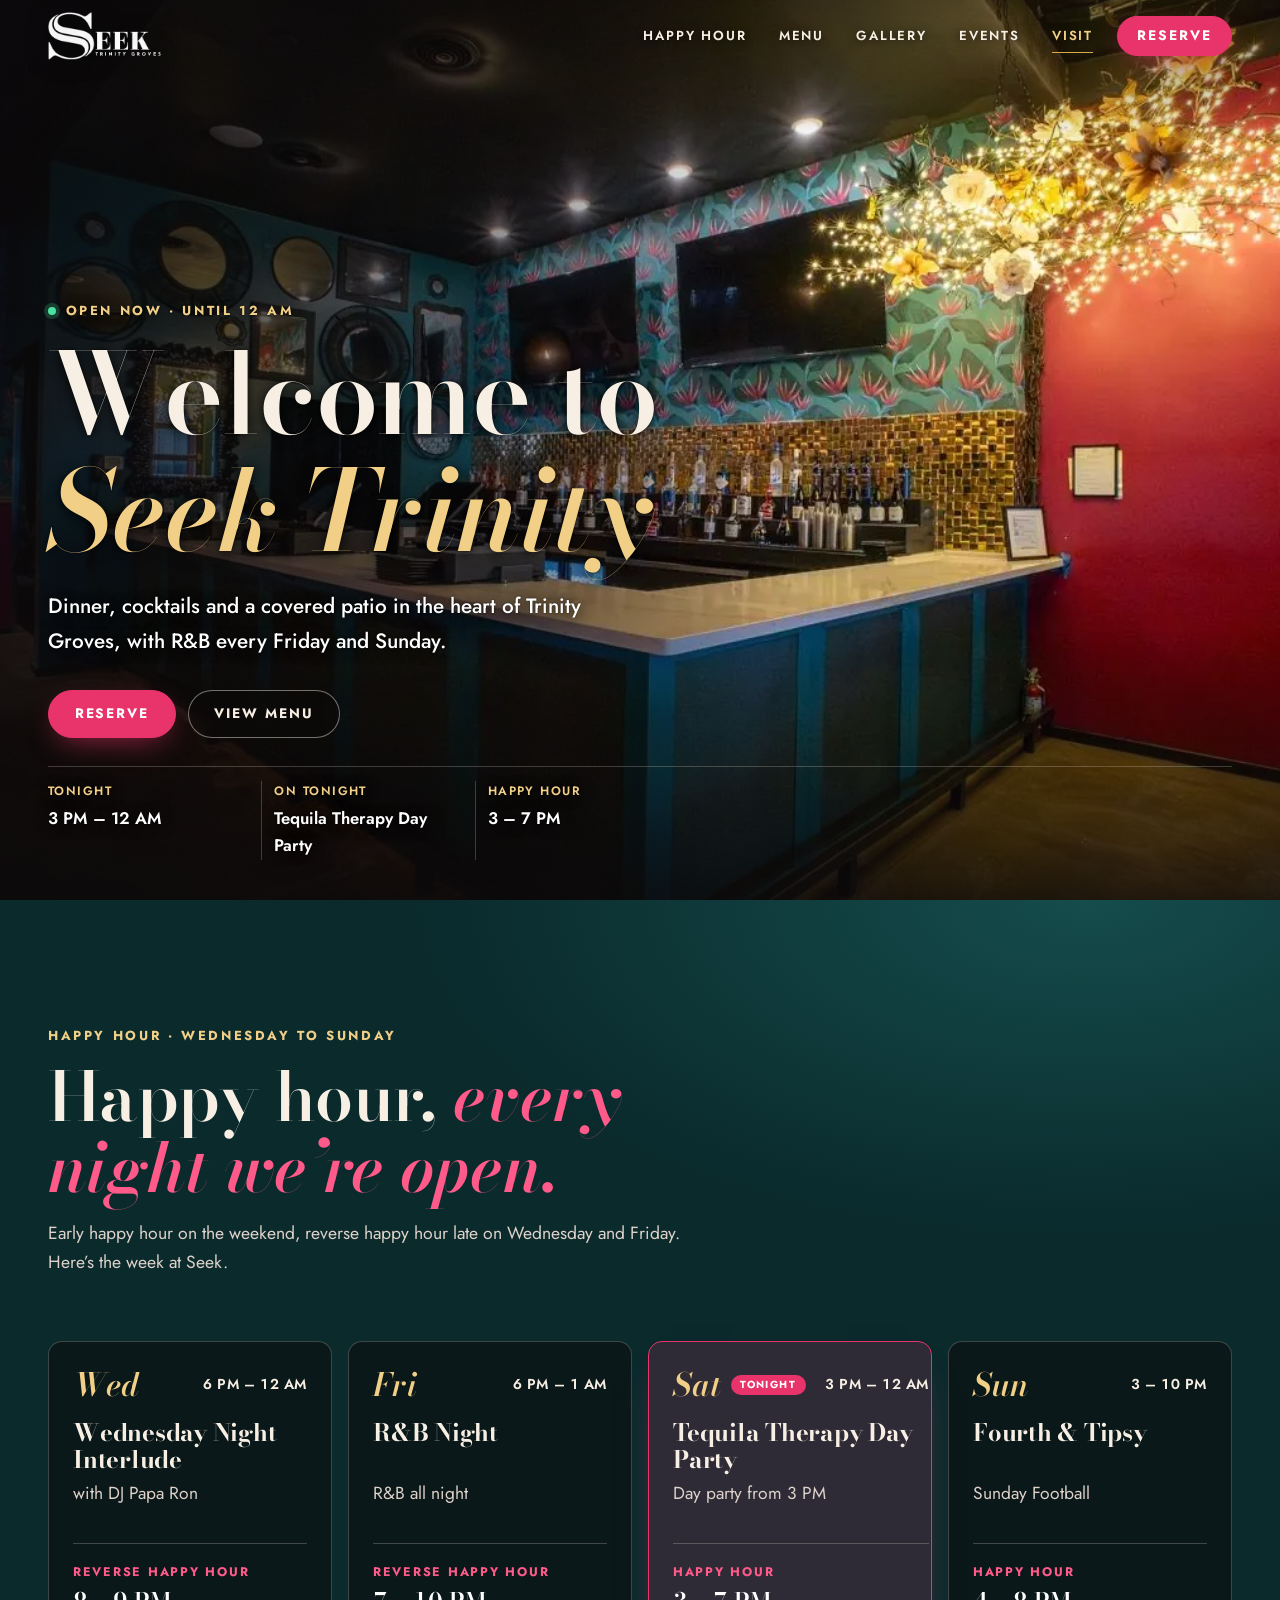
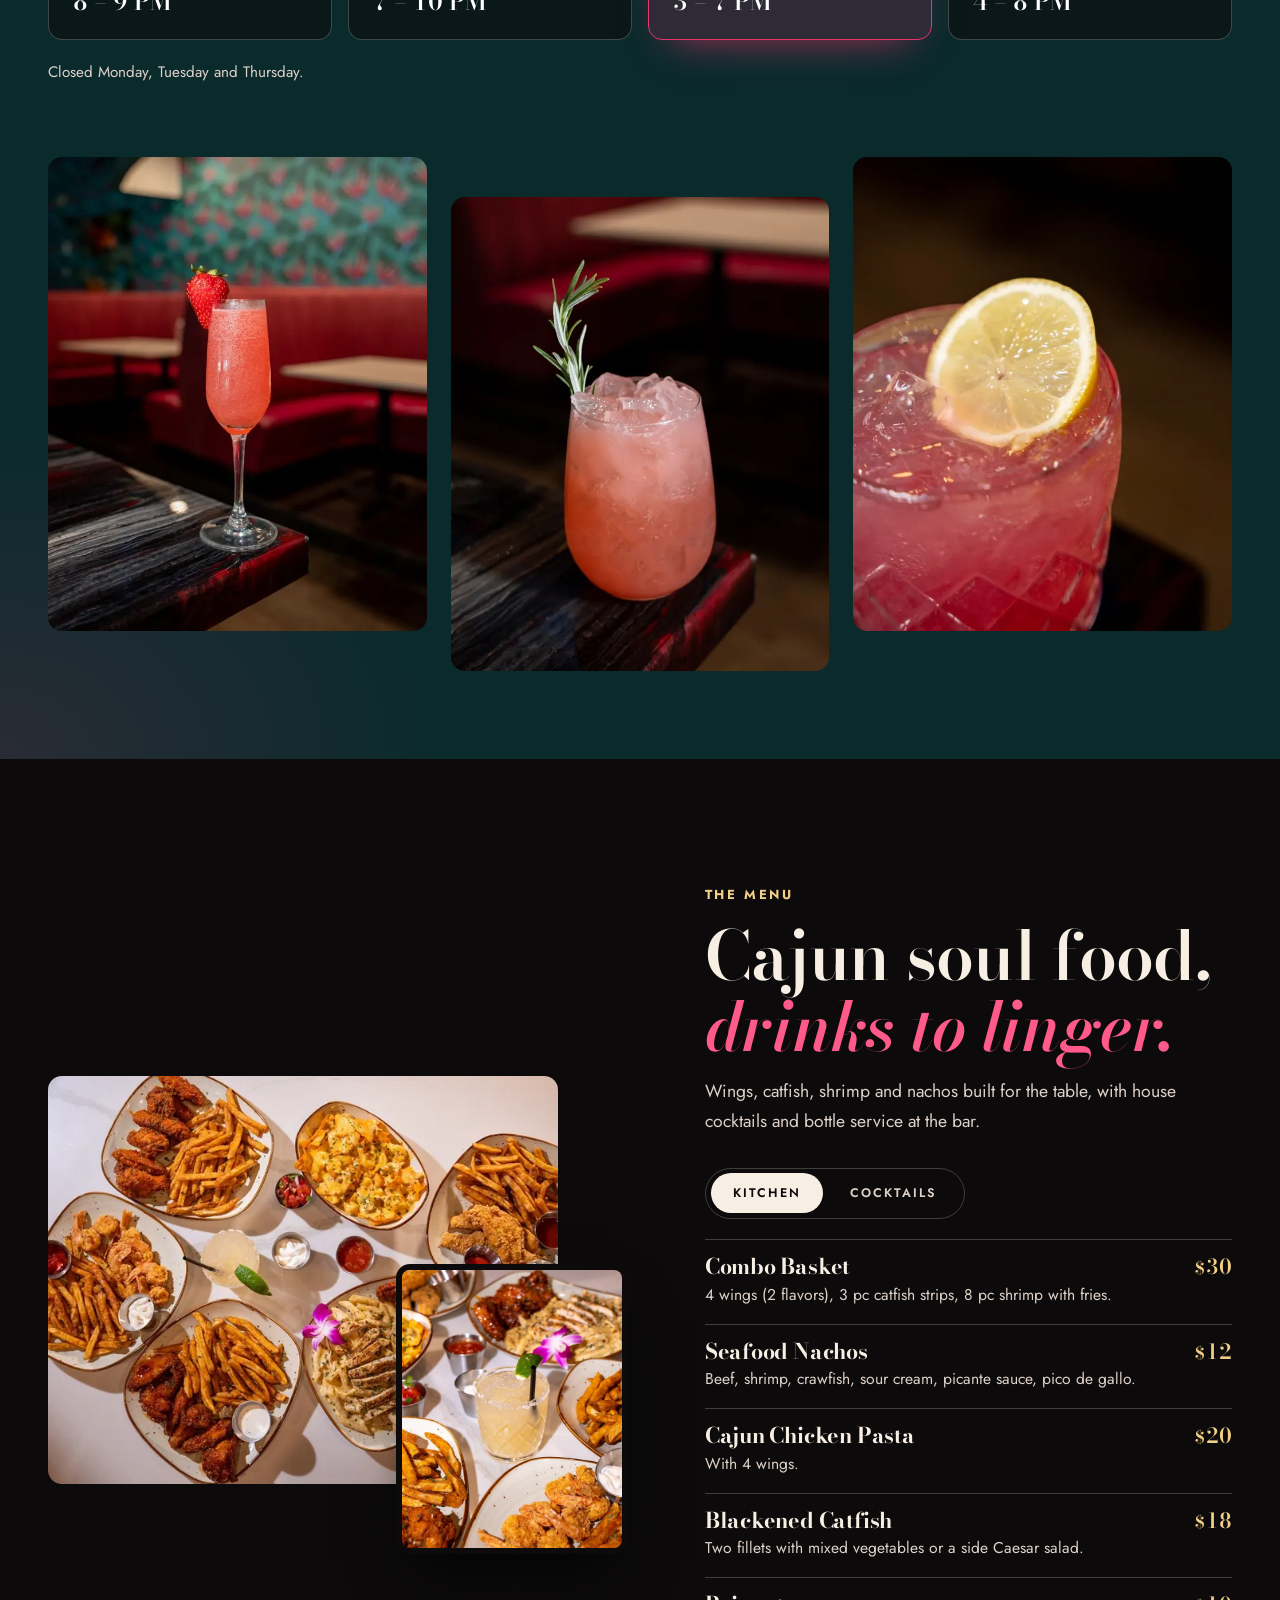
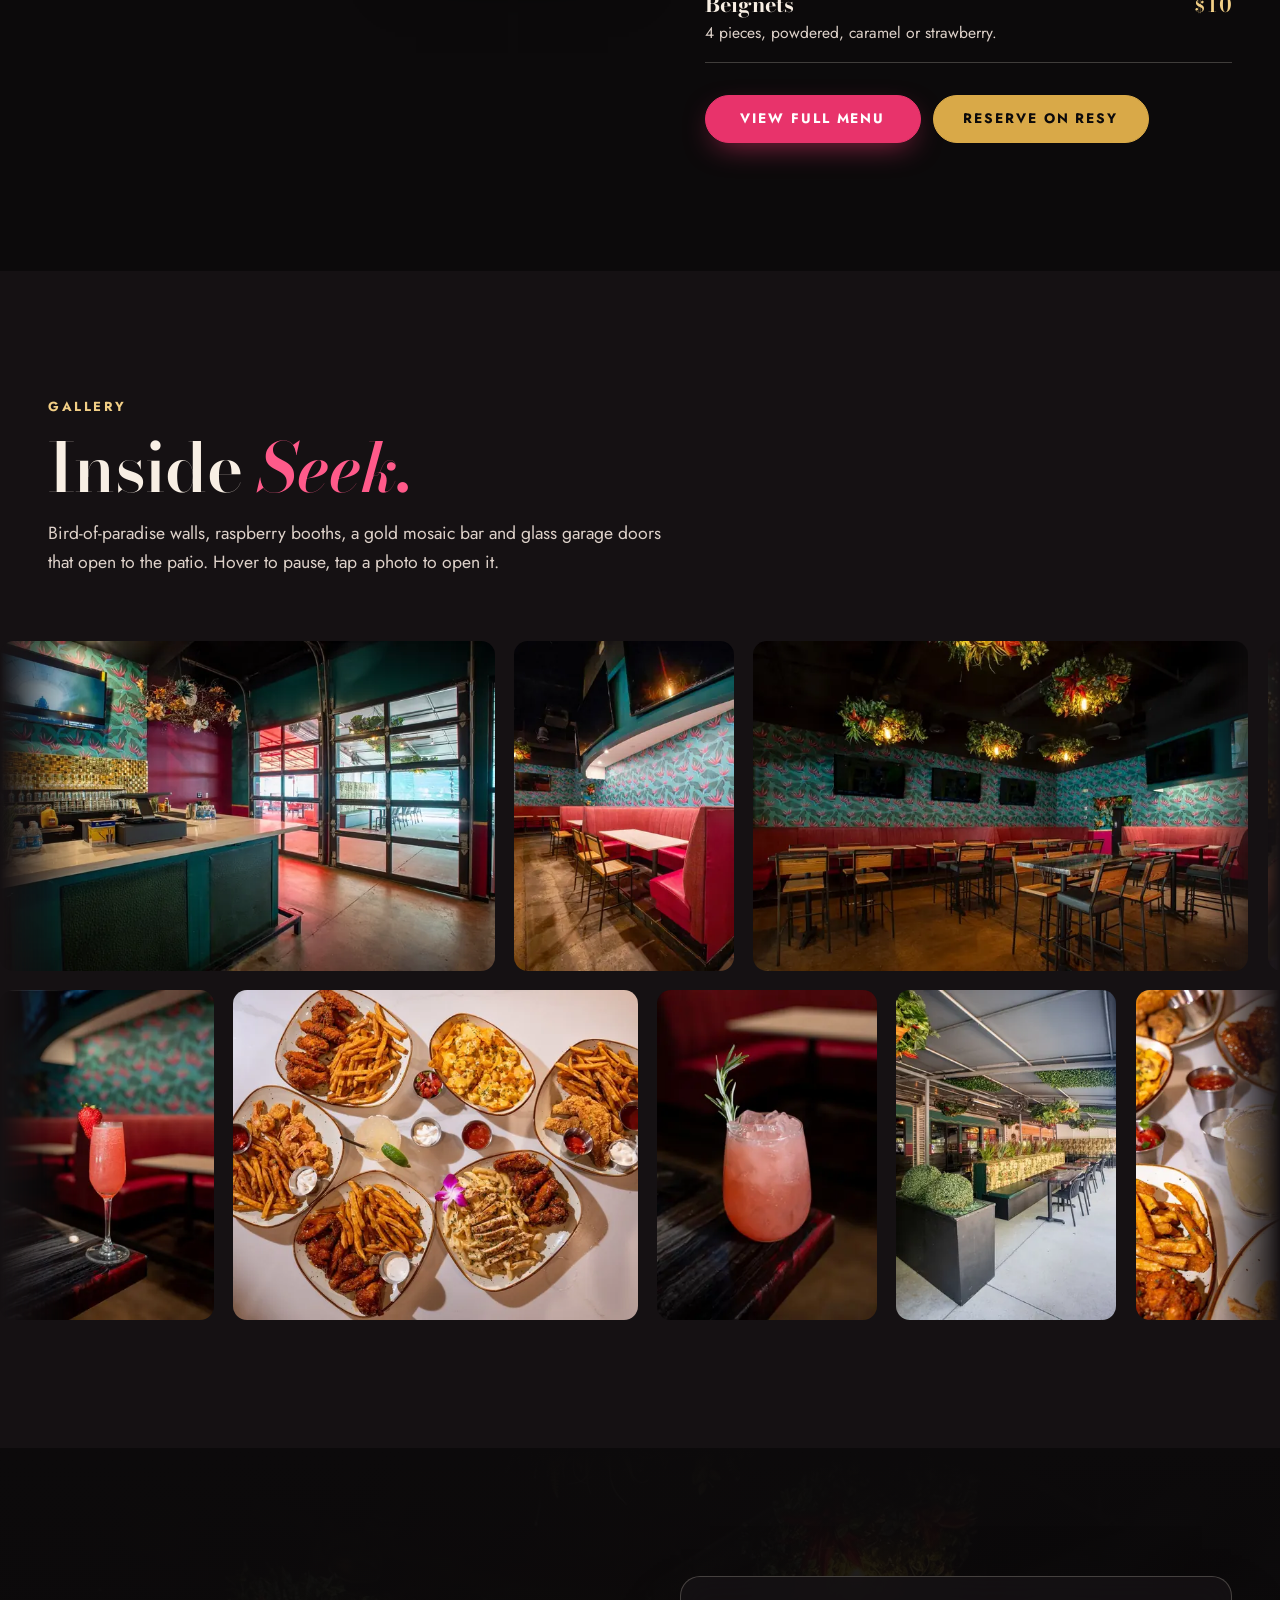
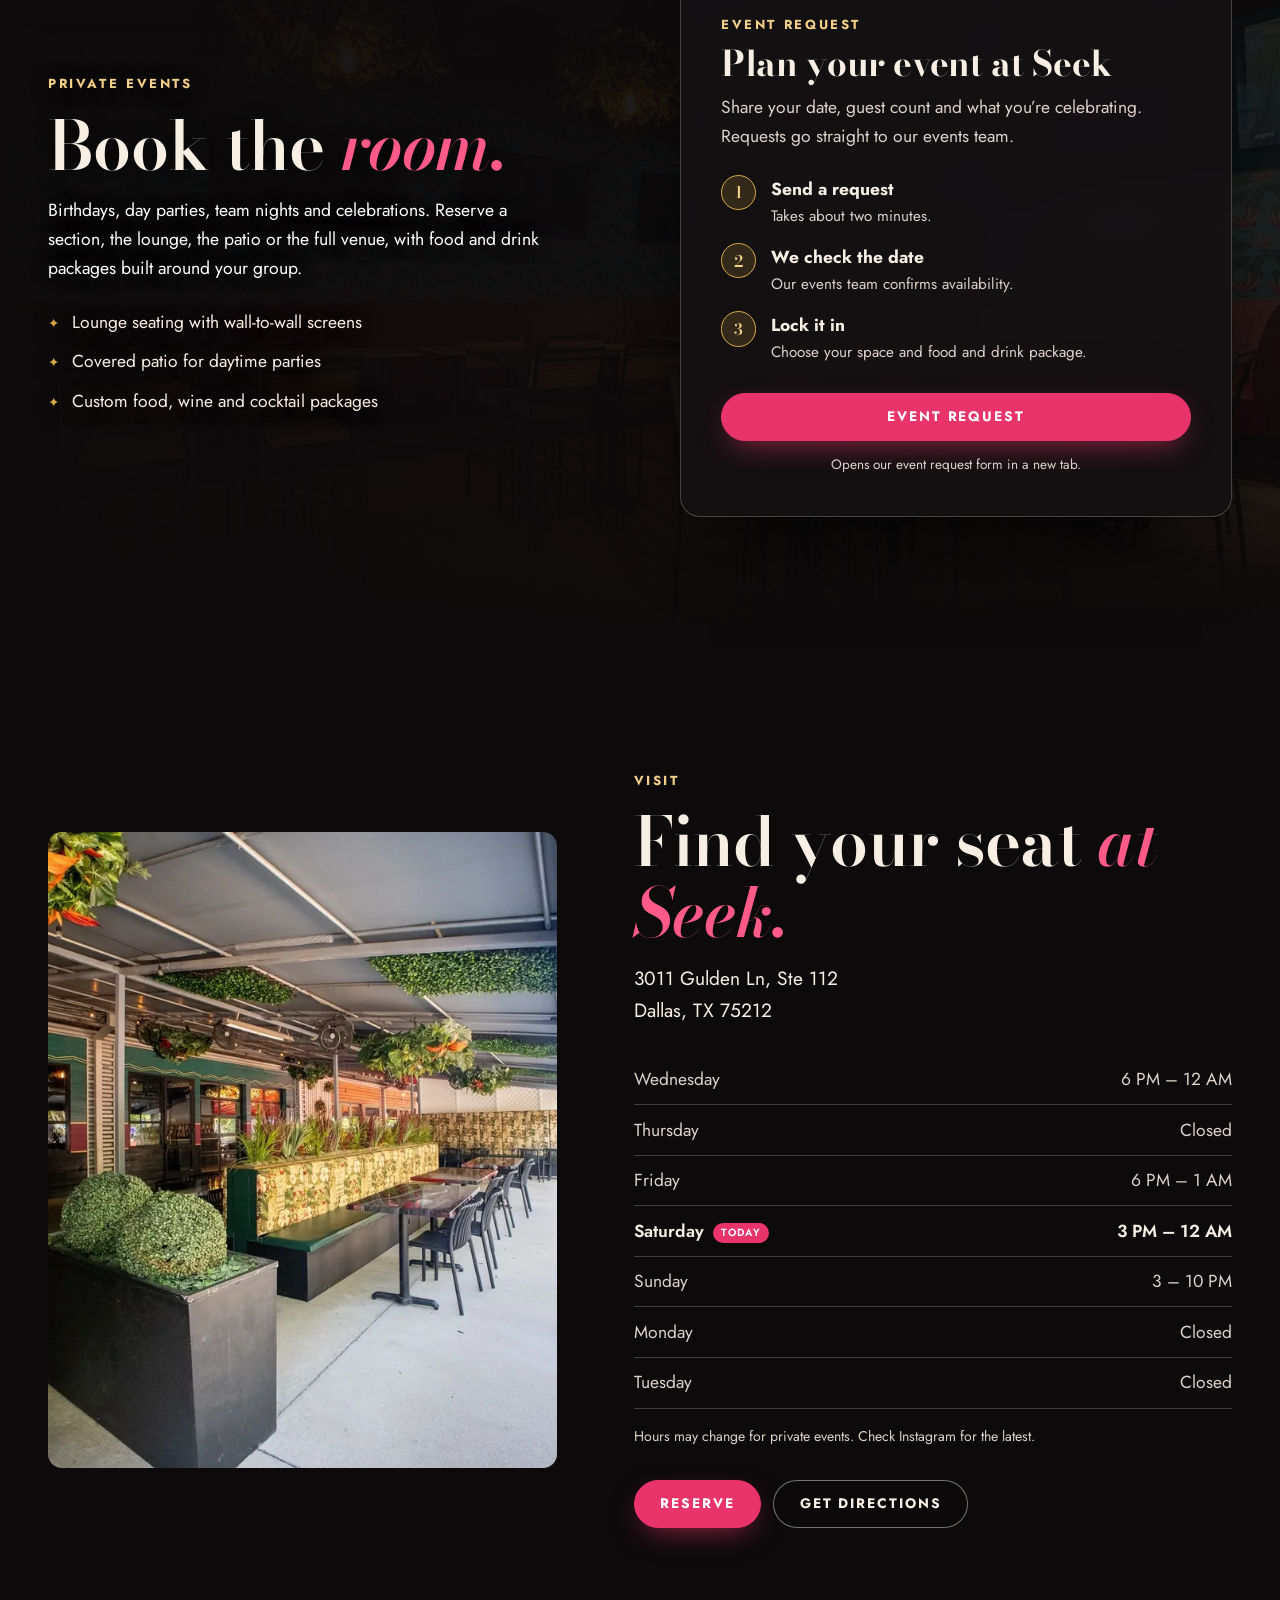
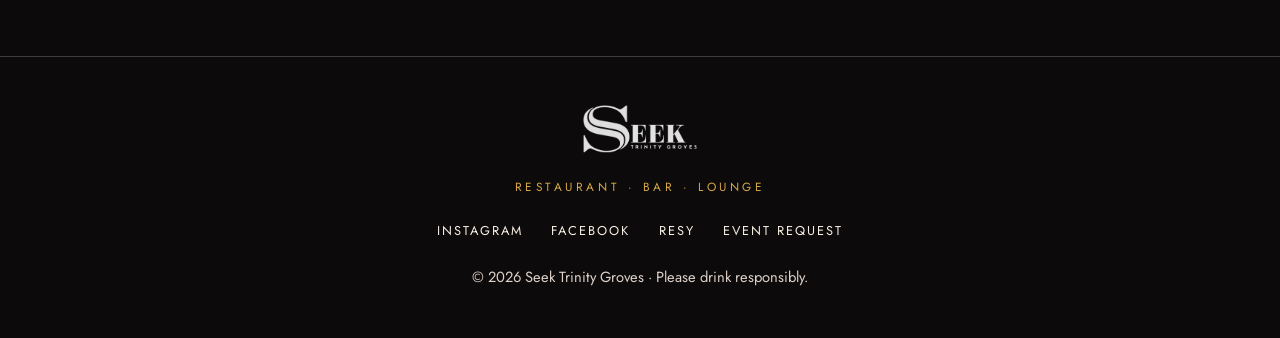
==== commit 915bb048: "Add files via upload" ====
--- a/seek-trinity-groves 3/index.html
+++ b/seek-trinity-groves 3/index.html
@@ -122,14 +122,6 @@
           <li><span>On tonight</span><strong id="todayEvent">See the lineup</strong></li>
           <li><span>Happy hour</span><strong id="todayHH">See times</strong></li>
         </ul>
-        <div class="slide-controls" role="group" aria-label="Slideshow controls">
-          <span class="slide-caption" id="slideCaption" aria-live="polite">The bar</span>
-          <div class="dots" id="slideDots"></div>
-          <button class="slide-btn" type="button" id="slidePause" aria-label="Pause slideshow" aria-pressed="false">
-            <svg viewBox="0 0 24 24" aria-hidden="true" class="ico-pause"><rect x="6" y="5" width="4" height="14" rx="1"/><rect x="14" y="5" width="4" height="14" rx="1"/></svg>
-            <svg viewBox="0 0 24 24" aria-hidden="true" class="ico-play"><path d="M8 5.5v13l11-6.5z"/></svg>
-          </button>
-        </div>
       </div>
     </section>
 
@@ -240,7 +232,12 @@
         <img id="mdImg" src="img/menu-food.webp" width="1402" height="1122" alt="Seek Trinity Groves food menu: appetizers, entr&eacute;es, sides, combo baskets, nachos, desserts and healthy choices with prices">
       </div>
       <div class="md-foot">
-        <span class="md-hint" id="mdHint">Tap the menu to zoom</span>
+        <div class="md-zoom" role="group" aria-label="Zoom">
+          <button type="button" id="mdZoomOut" aria-label="Zoom out" disabled>&minus;</button>
+          <span id="mdZoomLabel" aria-live="polite">100%</span>
+          <button type="button" id="mdZoomIn" aria-label="Zoom in">+</button>
+        </div>
+        <span class="md-hint">Tap or pinch to zoom</span>
         <a class="md-full" id="mdFull" href="img/menu-food.webp" target="_blank" rel="noopener">Open full size</a>
         <a class="btn btn-pink btn-sm" href="https://resy.com/cities/dallas-fort-worth-tx/venues/seek-trinity-groves" target="_blank" rel="noopener">Reserve</a>
       </div>
--- a/seek-trinity-groves 3/style.css
+++ b/seek-trinity-groves 3/style.css
@@ -594,9 +594,8 @@
   .md-title { font-size: 1.2rem; }
   .md-switch { order: 3; width: 100%; }
   .md-switch button { flex: 1; }
-  .md-body { padding: 0; place-items: start; }
-  .md-body img { max-width: none; max-height: none; height: 100%; width: auto; border-radius: 0; }
-  .md-body.zoomed img { width: auto; height: 170%; }
+  .md-body { padding: .5rem; }
+  .md-hint { display: none; }
   .md-foot { padding-bottom: calc(.75rem + env(safe-area-inset-bottom)); }
   .md-full { display: none; }
 }
@@ -657,3 +656,47 @@
 .menu-actions { margin-top: .5rem; }
 @media (max-width: 559px) { .menu-actions { display: grid; grid-template-columns: 1fr; } .menu-actions .btn { width: 100%; } }
 @media (min-width: 560px) { .menu-actions .btn { min-width: 13.5rem; } }
+
+/* Menu viewer: fit-to-screen first, JS sets pixel width when zoomed */
+.md-body { place-items: center; touch-action: pan-x pan-y; }
+.md-body img { max-width: none; max-height: none; height: auto; transition: none; }
+.md-body.zoomed { display: block; }
+.md-body.zoomed img { max-width: none; max-height: none; height: auto; margin: 0; }
+.md-zoom { display: inline-flex; align-items: center; border: 1px solid var(--line); border-radius: 999px; padding: .2rem; }
+.md-zoom button {
+  width: 2.5rem; height: 2.5rem; border: 0; border-radius: 50%; cursor: pointer;
+  background: transparent; color: var(--ivory); font: 600 1.35rem/1 var(--sans);
+}
+.md-zoom button:hover:not(:disabled) { background: rgba(248,239,228,.1); }
+.md-zoom button:disabled { opacity: .35; cursor: default; }
+.md-zoom span { min-width: 3.4rem; text-align: center; font-size: .9rem; font-weight: 600; font-variant-numeric: tabular-nums; }
+.md-hint { margin-right: auto; }
+@media (max-width: 640px) {
+  .md-foot { gap: .6rem; padding-inline: .75rem; }
+  .md-foot .md-zoom { margin-right: auto; }
+}
+
+/* Hero: no slideshow bar, lighter overlays so more of each photo shows */
+.hero { min-height: 100svh; padding: 6rem var(--gutter) 2.25rem; }
+.hero-foot { margin-top: 1.75rem; padding-top: .9rem; gap: 0; }
+.hero-facts { max-width: 40rem; }
+.hero::before {
+  background:
+    linear-gradient(180deg, rgba(12,10,11,.5) 0%, rgba(12,10,11,0) 14%),
+    linear-gradient(0deg, rgba(12,10,11,.95) 0%, rgba(12,10,11,.82) 30%, rgba(12,10,11,.35) 52%, rgba(12,10,11,0) 68%);
+}
+@media (min-width: 760px) {
+  .hero { padding-bottom: 2.5rem; }
+  .hero::before {
+    background:
+      linear-gradient(180deg, rgba(12,10,11,.5) 0%, rgba(12,10,11,0) 16%),
+      linear-gradient(90deg, rgba(12,10,11,.82) 0%, rgba(12,10,11,.45) 38%, rgba(12,10,11,0) 62%),
+      linear-gradient(0deg, rgba(12,10,11,.85) 0%, rgba(12,10,11,0) 30%);
+  }
+}
+@media (max-width: 759px) {
+  .hero { padding-bottom: 1.5rem; }
+  .hero-foot { margin-top: 1.25rem; }
+}
+.hero-facts li { align-content: start; }
+@media (max-width: 759px) { .hero-facts span { font-size: .66rem; letter-spacing: .08em; white-space: nowrap; } }
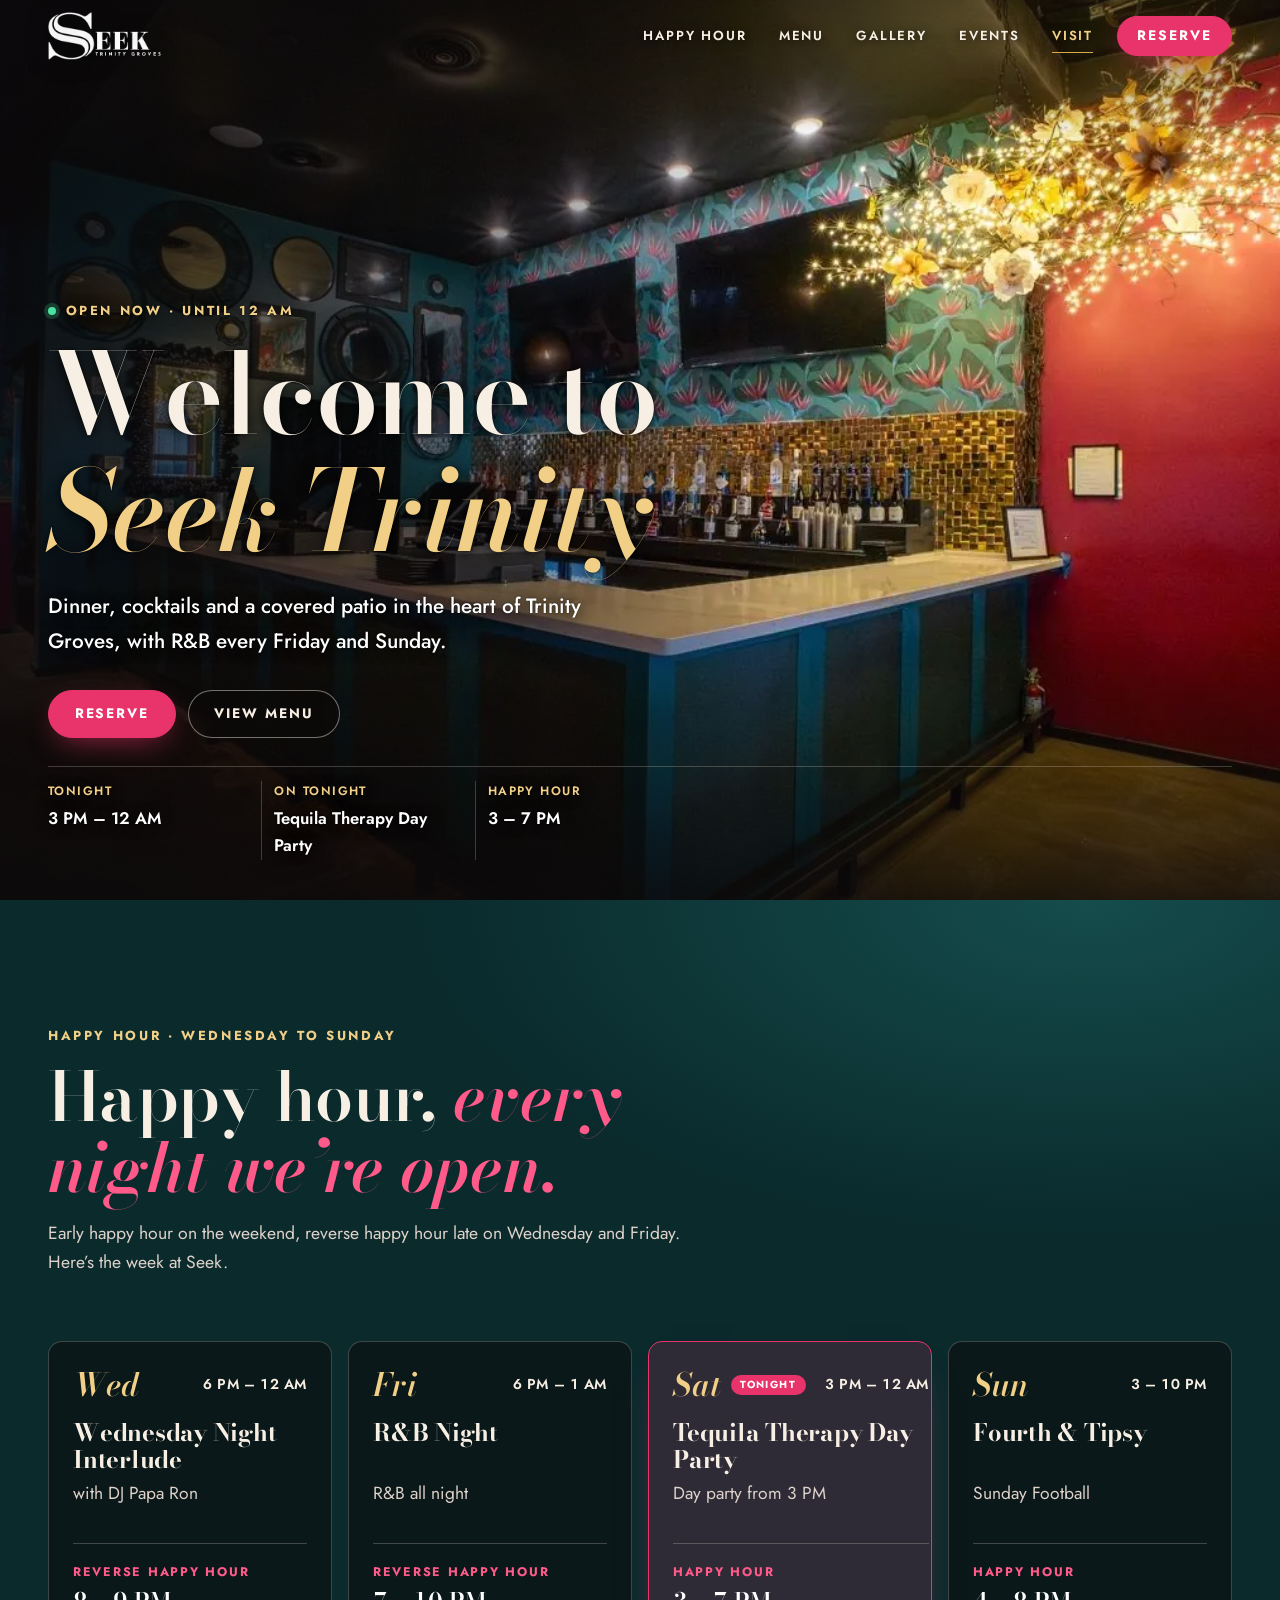
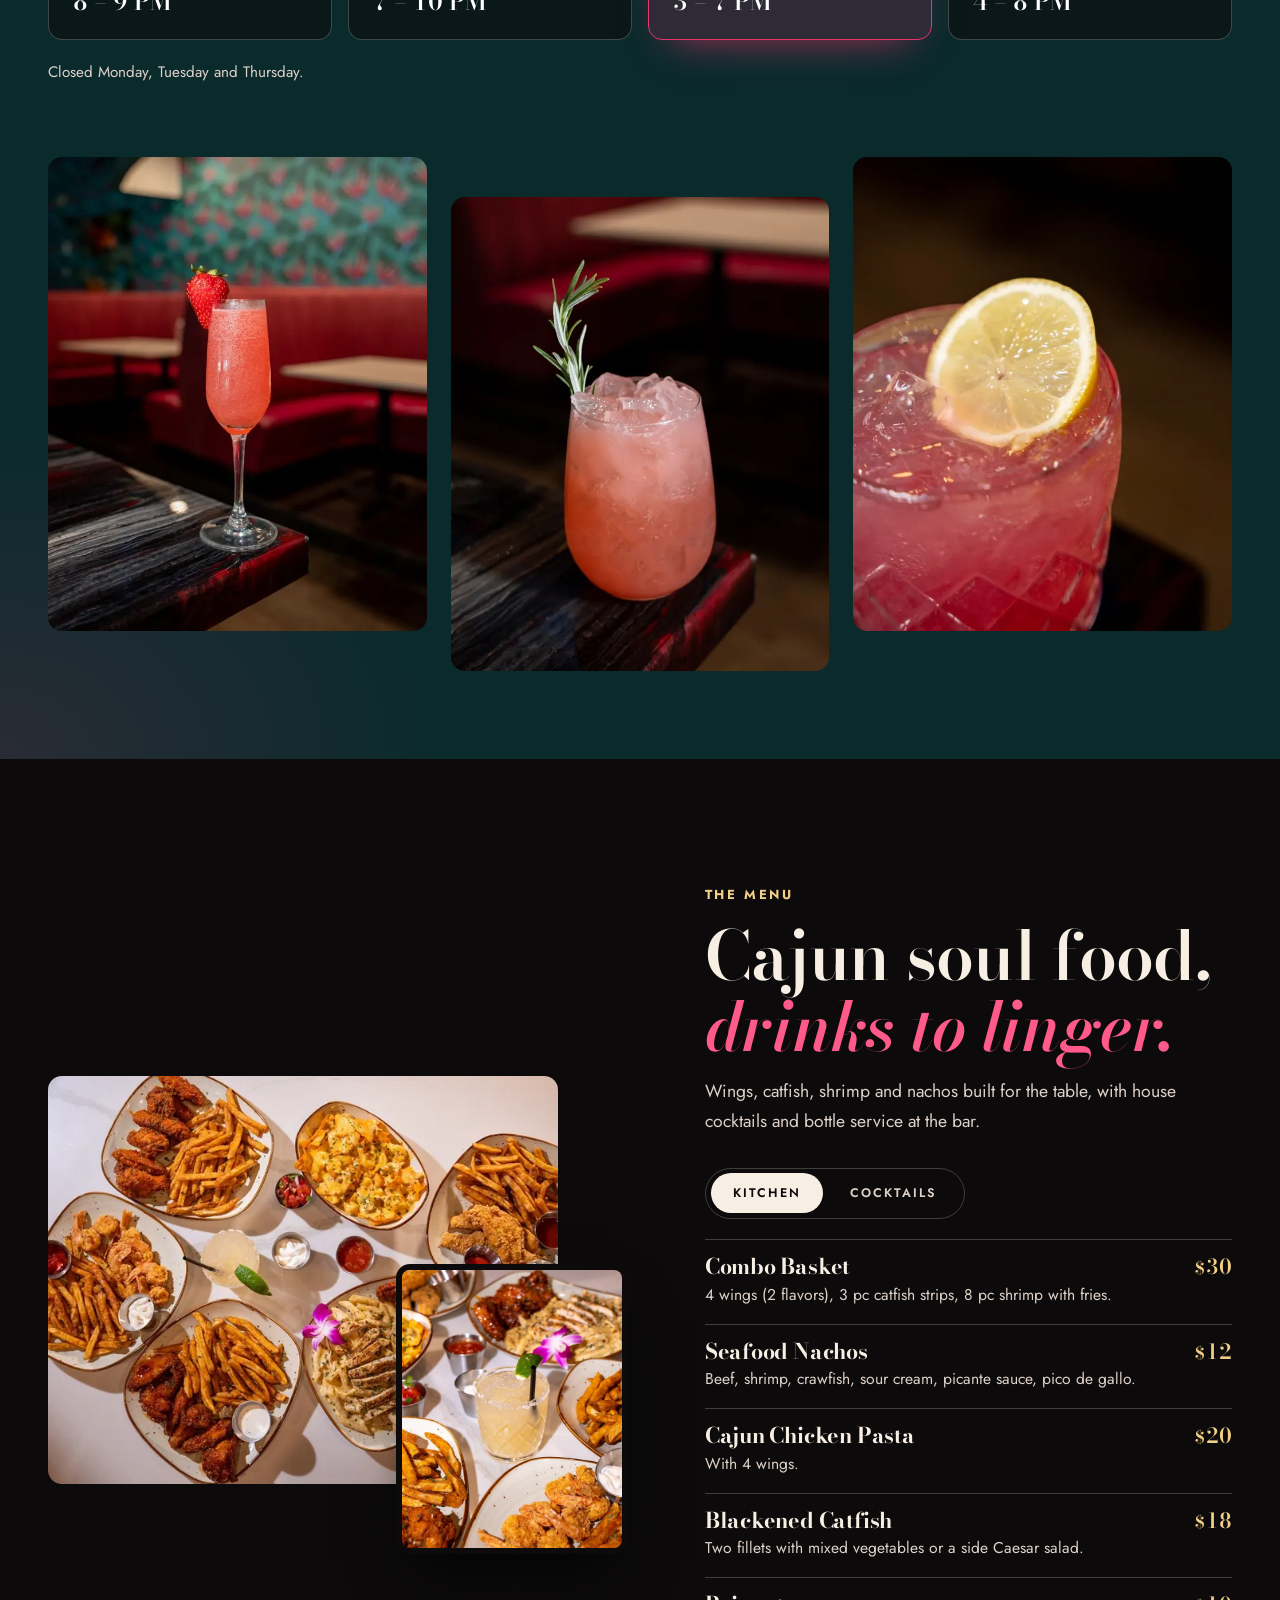
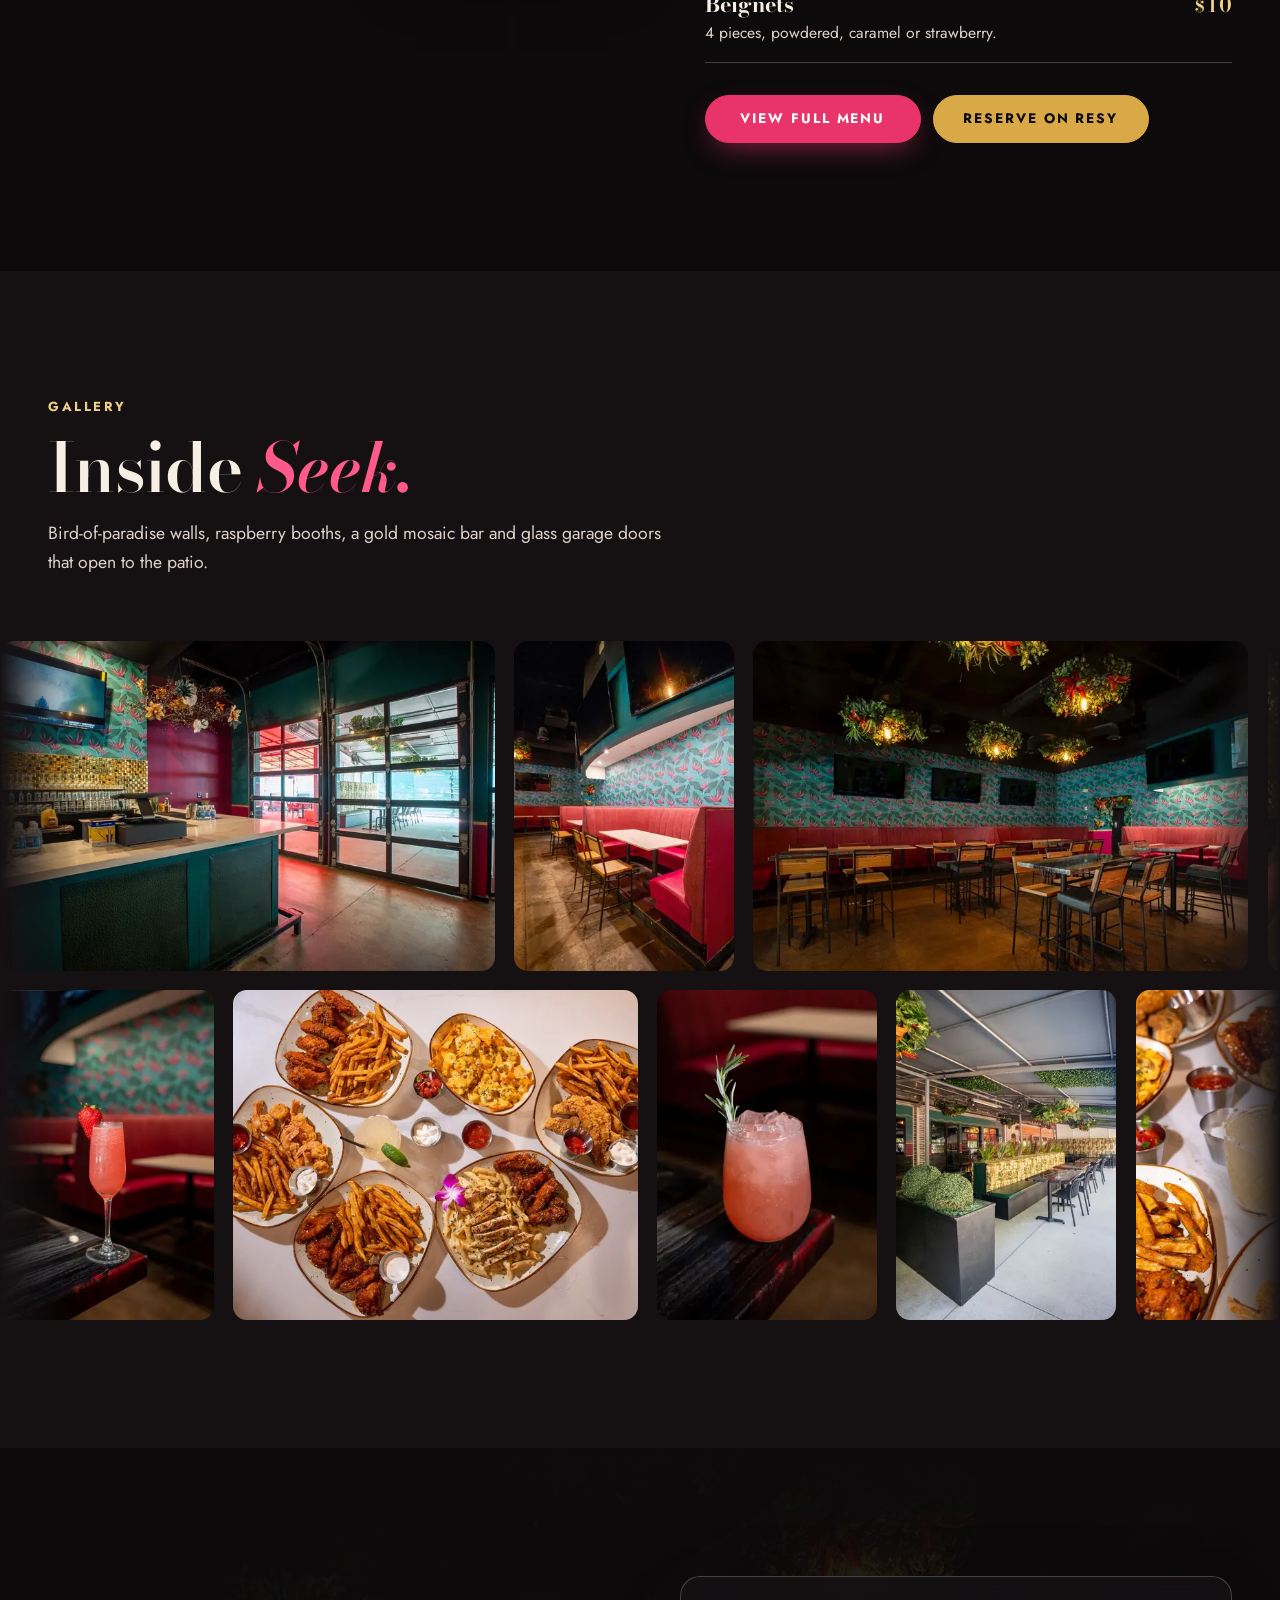
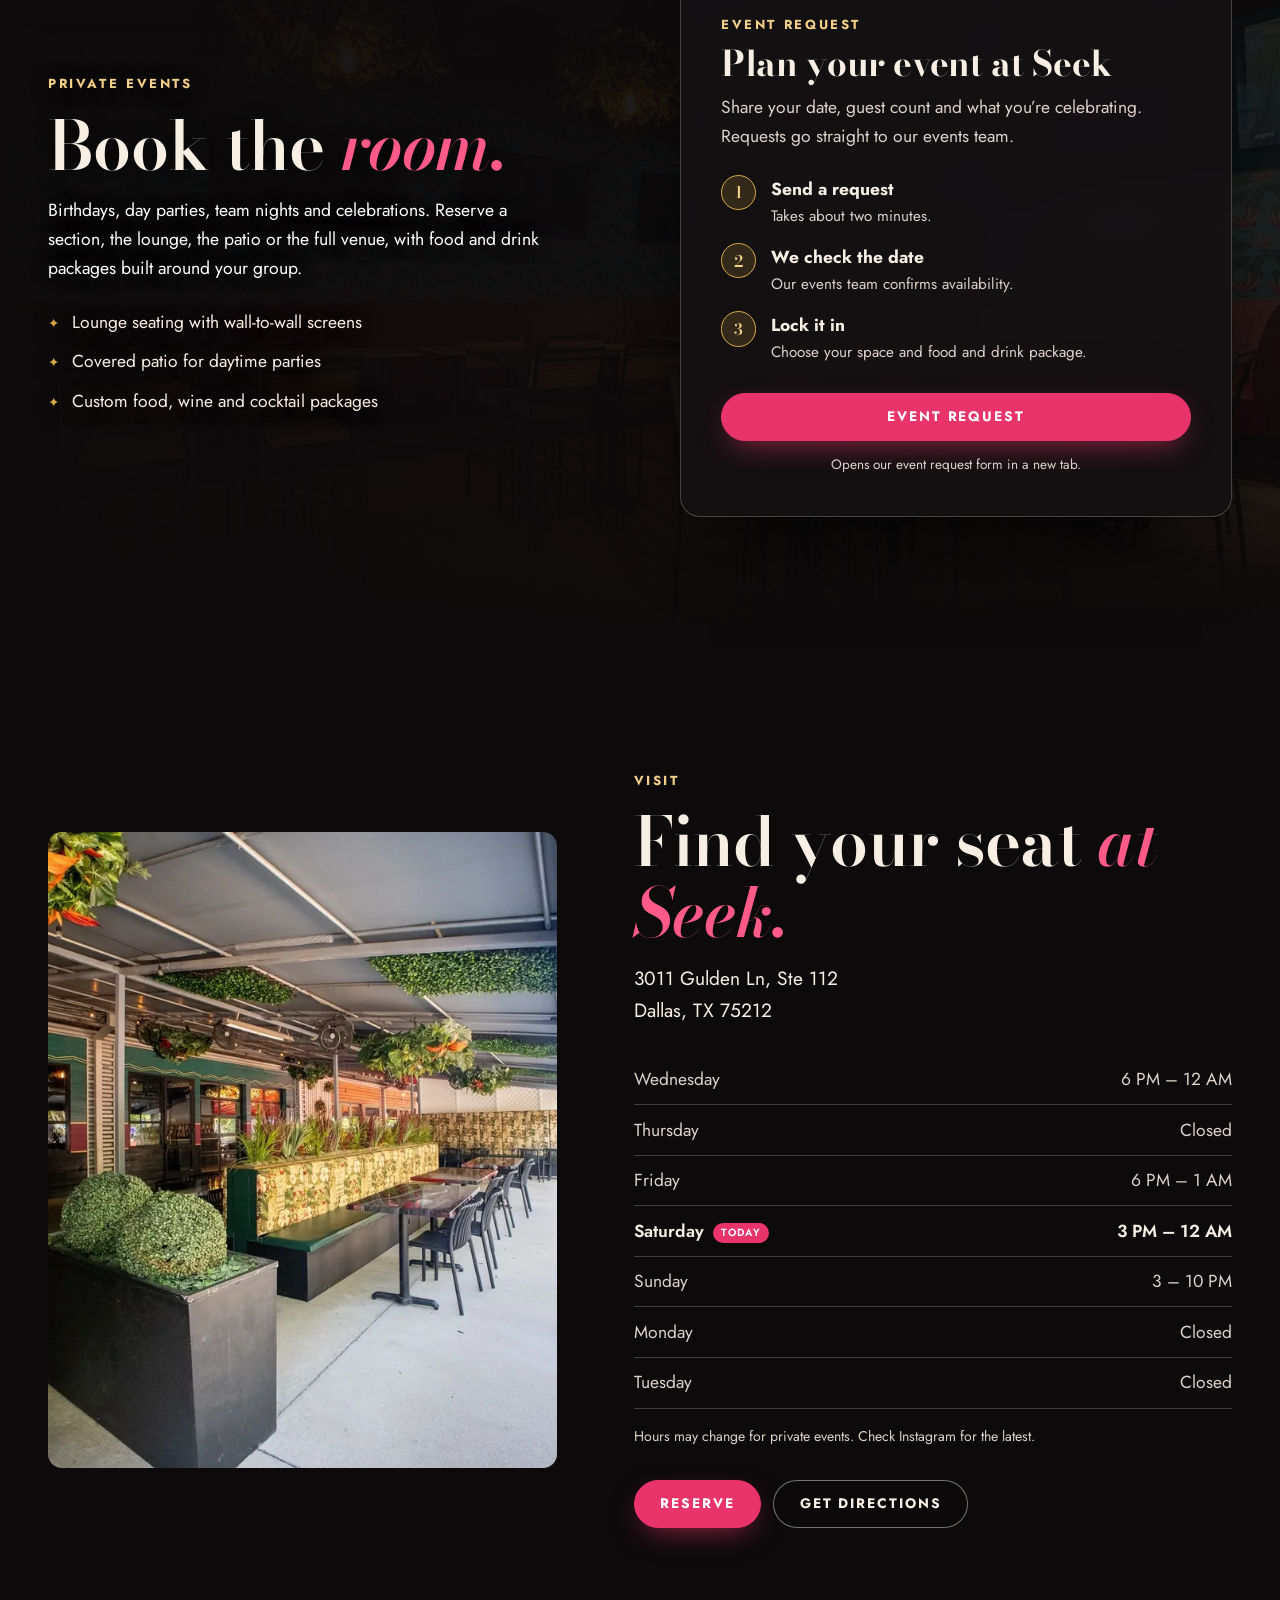
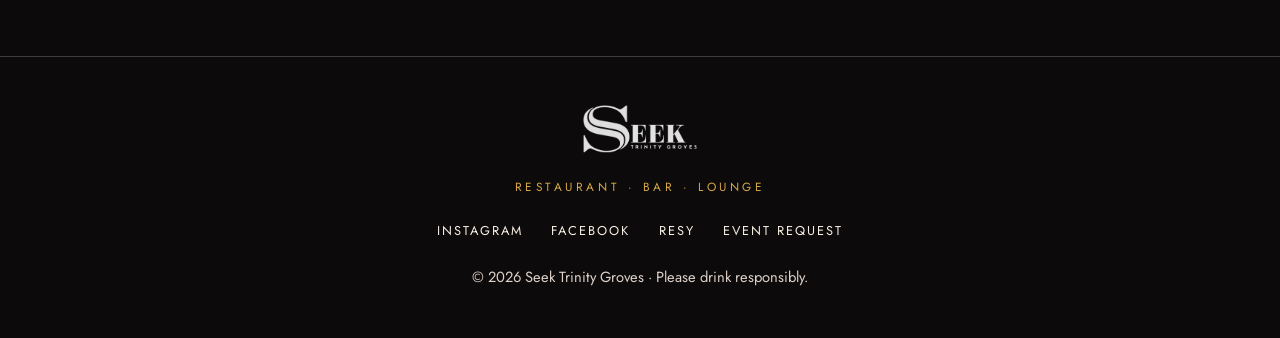
==== commit f1aa522d: "Update index.html" ====
--- a/seek-trinity-groves 3/index.html
+++ b/seek-trinity-groves 3/index.html
@@ -249,7 +249,7 @@
         <div class="section-head reveal">
           <p class="eyebrow">Gallery</p>
           <h2 id="galTitle">Inside <em>Seek.</em></h2>
-          <p>Bird-of-paradise walls, raspberry booths, a gold mosaic bar and glass garage doors that open to the patio. Hover to pause, tap a photo to open it.</p>
+          <p>Bird-of-paradise walls, raspberry booths, a gold mosaic bar and glass garage doors that open to the patio.</p>
         </div>
       </div>
       <div class="marquee" data-gallery>
@@ -339,7 +339,7 @@
           <p class="fine">Hours may change for private events. Check Instagram for the latest.</p>
           <div class="actions">
             <a class="btn btn-pink" href="https://resy.com/cities/dallas-fort-worth-tx/venues/seek-trinity-groves" target="_blank" rel="noopener">Reserve</a>
-            <a class="btn btn-ghost" href="https://www.google.com/maps/search/?api=1&amp;query=Seek+Trinity+Groves+3011+Gulden+Ln+Ste+112+Dallas+TX+75212" target="_blank" rel="noopener">Get directions</a>
+            <a class="btn btn-ghost" href="https://www.google.com/maps/search/?api=1&amp;query=3011+Gulden+Ln+Ste+112+Dallas+TX+75212" target="_blank" rel="noopener">Get directions</a>
           </div>
         </div>
       </div>
